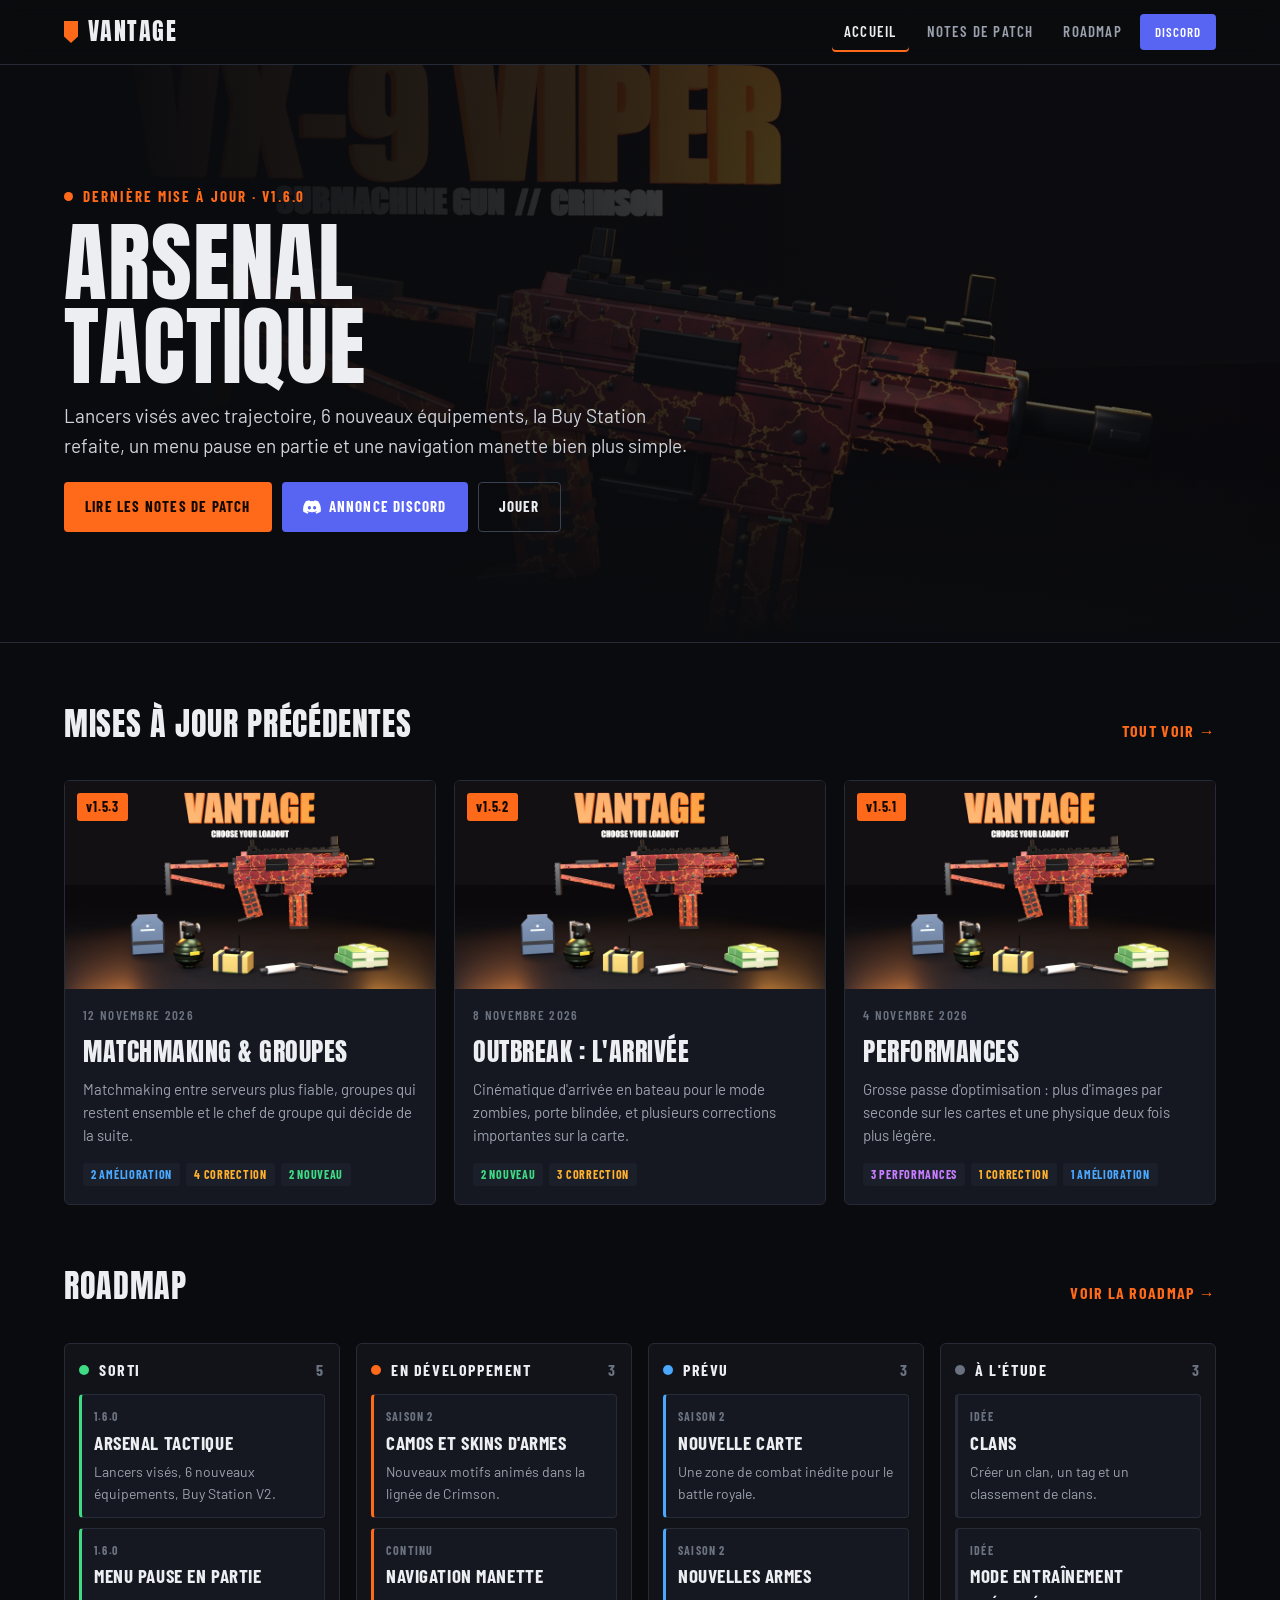
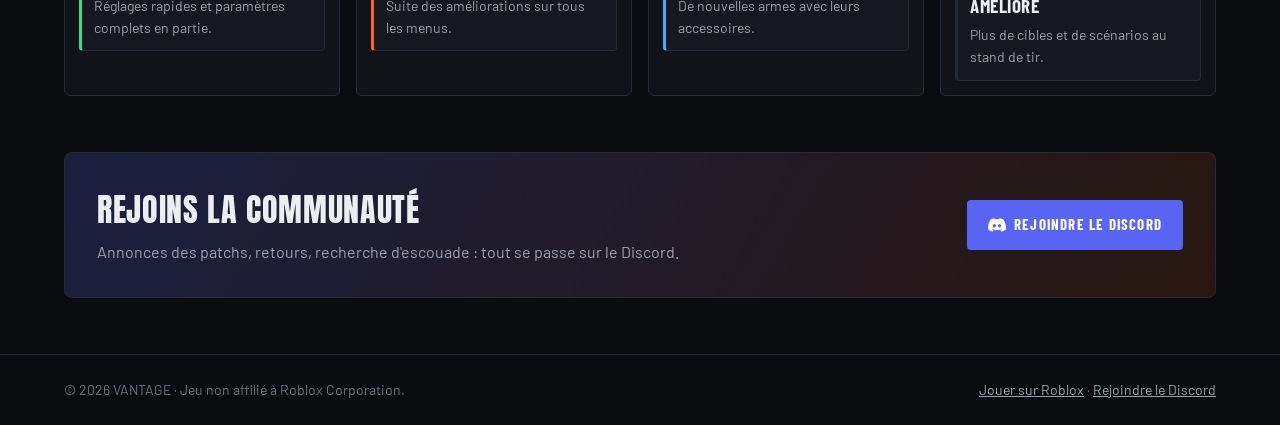
==== index.html @ 290c7c1e "Add files via upload" ====
<!doctype html>
<html lang="fr">
<head>
<meta charset="utf-8">
<meta name="viewport" content="width=device-width, initial-scale=1">
<title>VANTAGE · Battle royale tactique sur Roblox</title>
<meta name="description" content="Lancers visés avec trajectoire, 6 nouveaux équipements, la Buy Station refaite, un menu pause en partie et une navigation manette bien plus simple.">
<meta name="theme-color" content="#ff6a1a">
<meta property="og:site_name" content="VANTAGE">
<meta property="og:type" content="website">
<meta property="og:title" content="VANTAGE · Battle royale tactique sur Roblox">
<meta property="og:description" content="Lancers visés avec trajectoire, 6 nouveaux équipements, la Buy Station refaite, un menu pause en partie et une navigation manette bien plus simple.">
<meta property="og:url" content="https://marwantabarki-spec.github.io/vantage/">
<meta property="og:image" content="https://marwantabarki-spec.github.io/vantage/assets/img/vx9-crimson.jpg">
<meta property="og:image:width" content="1600">
<meta property="og:image:height" content="900">
<meta name="twitter:card" content="summary_large_image">
<meta name="twitter:title" content="VANTAGE · Battle royale tactique sur Roblox">
<meta name="twitter:description" content="Lancers visés avec trajectoire, 6 nouveaux équipements, la Buy Station refaite, un menu pause en partie et une navigation manette bien plus simple.">
<meta name="twitter:image" content="https://marwantabarki-spec.github.io/vantage/assets/img/vx9-crimson.jpg">
<link rel="preconnect" href="https://fonts.googleapis.com">
<link rel="preconnect" href="https://fonts.gstatic.com" crossorigin>
<link href="https://fonts.googleapis.com/css2?family=Anton&family=Barlow+Condensed:wght@500;600;700&family=Barlow:wght@400;500;600&display=swap" rel="stylesheet">
<link rel="stylesheet" href="assets/style.css">
</head>
<body>
<header class="top">
  <div class="wrap top-in">
    <a class="brand" href=""><span class="mark"></span>VANTAGE</a>
    <button class="burger" aria-label="Menu" aria-expanded="false">☰</button>
    <nav class="nav"><a href="" class="on">Accueil</a><a href="patch-notes/" class="">Notes de patch</a><a href="roadmap/" class="">Roadmap</a><a class="btn btn-discord sm" href="https://discord.gg/rN2DHhAdBp" target="_blank" rel="noopener">Discord</a></nav>
  </div>
</header>
<main>

<section class="hero"><div class="bgimg" style="background-image:url('assets/img/vx9-crimson.jpg')"></div>
  <div class="wrap">
    <div class="kicker"><span class="live"></span>Dernière mise à jour · v1.6.0</div>
    <h1>Arsenal tactique</h1>
    <p class="lead">Lancers visés avec trajectoire, 6 nouveaux équipements, la Buy Station refaite, un menu pause en partie et une navigation manette bien plus simple.</p>
    <div class="share">
      <a class="btn btn-primary" href="patch-notes/1-6-0-arsenal-tactique/">Lire les notes de patch</a>
      <a class="btn btn-discord" href="https://discord.gg/rN2DHhAdBp" target="_blank" rel="noopener"><svg class="ico" viewBox="0 0 24 24" aria-hidden="true"><path fill="currentColor" d="M20.3 4.4A19.6 19.6 0 0 0 15.4 3l-.6 1.3a18 18 0 0 0-5.6 0L8.6 3a19.6 19.6 0 0 0-4.9 1.4C.6 9 -.2 13.5.2 18a19.8 19.8 0 0 0 6 3l1.3-2.1c-.7-.3-1.4-.6-2-1l.5-.4a14 14 0 0 0 12 0l.5.4c-.6.4-1.3.7-2 1l1.3 2.1a19.7 19.7 0 0 0 6-3c.5-5.2-.8-9.6-3.5-13.6ZM8.5 15.3c-1.2 0-2.1-1.1-2.1-2.4s.9-2.4 2.1-2.4 2.2 1.1 2.1 2.4c0 1.3-.9 2.4-2.1 2.4Zm7 0c-1.2 0-2.1-1.1-2.1-2.4s.9-2.4 2.1-2.4 2.2 1.1 2.1 2.4c0 1.3-.9 2.4-2.1 2.4Z"/></svg>Annonce Discord</a>
      <a class="btn btn-ghost" href="https://www.roblox.com/games/110689622872143/VANTAGE" target="_blank" rel="noopener">Jouer</a>
    </div>
  </div>
</section>
<div class="wrap">
  <div class="sect-head"><h2>Mises à jour précédentes</h2><a href="patch-notes/">Tout voir →</a></div>
  <div class="grid"><a class="pcard" href="patch-notes/1-5-3-matchmaking-groupes/">
      <div class="pimg" style="background-image:url('assets/img/loadout.jpg')"><span class="ver">v1.5.3</span></div>
      <div class="pbody">
        <div class="meta">12 novembre 2026</div>
        <h3>Matchmaking &amp; groupes</h3>
        <p>Matchmaking entre serveurs plus fiable, groupes qui restent ensemble et le chef de groupe qui décide de la suite.</p>
        <div class="chips"><span class="chip t-up">2 amélioration</span><span class="chip t-fix">4 correction</span><span class="chip t-new">2 nouveau</span></div>
      </div>
    </a><a class="pcard" href="patch-notes/1-5-2-outbreak/">
      <div class="pimg" style="background-image:url('assets/img/loadout.jpg')"><span class="ver">v1.5.2</span></div>
      <div class="pbody">
        <div class="meta">8 novembre 2026</div>
        <h3>Outbreak : l&#x27;arrivée</h3>
        <p>Cinématique d&#x27;arrivée en bateau pour le mode zombies, porte blindée, et plusieurs corrections importantes sur la carte.</p>
        <div class="chips"><span class="chip t-new">2 nouveau</span><span class="chip t-fix">3 correction</span></div>
      </div>
    </a><a class="pcard" href="patch-notes/1-5-1-performances/">
      <div class="pimg" style="background-image:url('assets/img/loadout.jpg')"><span class="ver">v1.5.1</span></div>
      <div class="pbody">
        <div class="meta">4 novembre 2026</div>
        <h3>Performances</h3>
        <p>Grosse passe d&#x27;optimisation : plus d&#x27;images par seconde sur les cartes et une physique deux fois plus légère.</p>
        <div class="chips"><span class="chip t-perf">3 performances</span><span class="chip t-fix">1 correction</span><span class="chip t-up">1 amélioration</span></div>
      </div>
    </a></div>
  <div class="sect-head"><h2>Roadmap</h2><a href="roadmap/">Voir la roadmap →</a></div>
  <div class="board"><div class="rcol r-done"><div class="rhead"><span class="dot"></span>Sorti<span class="n">5</span></div><ul><li class="ritem"><div class="rtag">1.6.0</div><h4>Arsenal tactique</h4><p>Lancers visés, 6 nouveaux équipements, Buy Station V2.</p></li><li class="ritem"><div class="rtag">1.6.0</div><h4>Menu pause en partie</h4><p>Réglages rapides et paramètres complets en partie.</p></li></ul></div><div class="rcol r-progress"><div class="rhead"><span class="dot"></span>En développement<span class="n">3</span></div><ul><li class="ritem"><div class="rtag">Saison 2</div><h4>Camos et skins d&#x27;armes</h4><p>Nouveaux motifs animés dans la lignée de Crimson.</p></li><li class="ritem"><div class="rtag">Continu</div><h4>Navigation manette</h4><p>Suite des améliorations sur tous les menus.</p></li></ul></div><div class="rcol r-planned"><div class="rhead"><span class="dot"></span>Prévu<span class="n">3</span></div><ul><li class="ritem"><div class="rtag">Saison 2</div><h4>Nouvelle carte</h4><p>Une zone de combat inédite pour le battle royale.</p></li><li class="ritem"><div class="rtag">Saison 2</div><h4>Nouvelles armes</h4><p>De nouvelles armes avec leurs accessoires.</p></li></ul></div><div class="rcol r-ideas"><div class="rhead"><span class="dot"></span>À l&#x27;étude<span class="n">3</span></div><ul><li class="ritem"><div class="rtag">Idée</div><h4>Clans</h4><p>Créer un clan, un tag et un classement de clans.</p></li><li class="ritem"><div class="rtag">Idée</div><h4>Mode entraînement amélioré</h4><p>Plus de cibles et de scénarios au stand de tir.</p></li></ul></div></div>
  <section class="cta">
    <div><h2>Rejoins la communauté</h2><p>Annonces des patchs, retours, recherche d'escouade : tout se passe sur le Discord.</p></div>
    <a class="btn btn-discord" href="https://discord.gg/rN2DHhAdBp" target="_blank" rel="noopener"><svg class="ico" viewBox="0 0 24 24" aria-hidden="true"><path fill="currentColor" d="M20.3 4.4A19.6 19.6 0 0 0 15.4 3l-.6 1.3a18 18 0 0 0-5.6 0L8.6 3a19.6 19.6 0 0 0-4.9 1.4C.6 9 -.2 13.5.2 18a19.8 19.8 0 0 0 6 3l1.3-2.1c-.7-.3-1.4-.6-2-1l.5-.4a14 14 0 0 0 12 0l.5.4c-.6.4-1.3.7-2 1l1.3 2.1a19.7 19.7 0 0 0 6-3c.5-5.2-.8-9.6-3.5-13.6ZM8.5 15.3c-1.2 0-2.1-1.1-2.1-2.4s.9-2.4 2.1-2.4 2.2 1.1 2.1 2.4c0 1.3-.9 2.4-2.1 2.4Zm7 0c-1.2 0-2.1-1.1-2.1-2.4s.9-2.4 2.1-2.4 2.2 1.1 2.1 2.4c0 1.3-.9 2.4-2.1 2.4Z"/></svg>Rejoindre le Discord</a>
  </section>
</div>
</main>
<footer class="foot">
  <div class="wrap foot-in">
    <span>© 2026 VANTAGE · Jeu non affilié à Roblox Corporation.</span>
    <span><a href="https://www.roblox.com/games/110689622872143/VANTAGE" target="_blank" rel="noopener">Jouer sur Roblox</a> · <a href="https://discord.gg/rN2DHhAdBp" target="_blank" rel="noopener">Rejoindre le Discord</a></span>
  </div>
</footer>
<div class="toast" role="status" aria-live="polite"></div>
<script src="assets/site.js"></script>
</body>
</html>
---- assets/style.css ----
:root{
  --bg:#0a0b0e; --bg2:#111318; --panel:#151820; --panel2:#1b1f29; --line:#262b37;
  --text:#eceef2; --dim:#9aa1ad; --dimmer:#6b7280;
  --accent:#ff6a1a; --accent2:#ffb02e; --discord:#5865f2;
  --new:#3ddc84; --up:#4aa8ff; --fix:#ffb02e; --perf:#c77dff; --bal:#ff5c7a;
  --head:'Anton',Impact,sans-serif; --cond:'Barlow Condensed',sans-serif; --body:'Barlow',system-ui,sans-serif;
}
*{box-sizing:border-box}
html{scroll-behavior:smooth}
body{margin:0;background:var(--bg);color:var(--text);font-family:var(--body);font-size:16px;line-height:1.55;-webkit-font-smoothing:antialiased}
a{color:inherit}
.wrap{max-width:1200px;margin:0 auto;padding:0 24px}
h1,h2,h3,h4{margin:0;font-weight:400}

/* header */
.top{position:sticky;top:0;z-index:20;background:rgba(10,11,14,.82);backdrop-filter:blur(10px);border-bottom:1px solid var(--line)}
.top-in{display:flex;align-items:center;gap:24px;height:64px}
.brand{display:flex;align-items:center;gap:10px;font-family:var(--head);font-size:24px;letter-spacing:.06em;text-decoration:none}
.mark{width:14px;height:22px;background:var(--accent);clip-path:polygon(0 0,100% 0,100% 70%,50% 100%,0 70%)}
.nav{margin-left:auto;display:flex;align-items:center;gap:6px}
.nav a{font-family:var(--cond);font-weight:600;text-transform:uppercase;letter-spacing:.08em;font-size:15px;text-decoration:none;color:var(--dim);padding:8px 12px;border-radius:4px}
.nav a:hover{color:var(--text)}
.nav a.on{color:var(--text);box-shadow:inset 0 -2px 0 var(--accent)}
.burger{display:none;margin-left:auto;background:none;border:1px solid var(--line);color:var(--text);font-size:20px;border-radius:6px;padding:4px 10px;cursor:pointer}

/* buttons */
.btn{display:inline-flex;align-items:center;gap:8px;font-family:var(--cond);font-weight:700;text-transform:uppercase;letter-spacing:.08em;font-size:15px;padding:12px 20px;border-radius:4px;text-decoration:none;border:1px solid transparent;cursor:pointer;transition:transform .12s,filter .12s,background .12s}
.btn:hover{transform:translateY(-1px);filter:brightness(1.1)}
.btn:focus-visible,.f:focus-visible,.nav a:focus-visible{outline:2px solid var(--accent2);outline-offset:2px}
.btn-primary{background:var(--accent);color:#120800}
.btn-discord{background:var(--discord);color:#fff}
.btn-ghost{background:transparent;color:var(--text);border-color:#3a4150}
.btn.sm{padding:7px 14px;font-size:13px;color:#fff !important}
.ico{width:18px;height:18px}
.share{display:flex;flex-wrap:wrap;gap:10px;margin-top:22px}

/* heroes */
.hero,.phero{position:relative;overflow:hidden;border-bottom:1px solid var(--line)}
.bgimg{position:absolute;inset:0;background:center/cover no-repeat;opacity:.55}
.hero::after,.phero::after{content:"";position:absolute;inset:0;background:linear-gradient(90deg,var(--bg) 8%,rgba(10,11,14,.75) 45%,rgba(10,11,14,.15)),linear-gradient(0deg,var(--bg),transparent 45%)}
.hero .wrap,.phero .wrap{position:relative;z-index:1}
.hero .wrap{padding-top:120px;padding-bottom:110px}
.phero .wrap{padding-top:56px;padding-bottom:64px}
.kicker{display:flex;align-items:center;gap:10px;font-family:var(--cond);font-weight:700;text-transform:uppercase;letter-spacing:.14em;color:var(--accent);font-size:15px}
.live{width:9px;height:9px;border-radius:50%;background:var(--accent);box-shadow:0 0 0 0 rgba(255,106,26,.6);animation:pulse 1.8s infinite}
@keyframes pulse{70%{box-shadow:0 0 0 10px rgba(255,106,26,0)}100%{box-shadow:0 0 0 0 rgba(255,106,26,0)}}
h1{font-family:var(--head);font-size:clamp(44px,7vw,88px);line-height:.95;letter-spacing:.01em;text-transform:uppercase;margin:12px 0 14px;max-width:14ch}
.lead{font-size:19px;color:#cfd3da;max-width:58ch;margin:0}
.crumb{display:inline-block;font-family:var(--cond);font-weight:600;letter-spacing:.06em;text-transform:uppercase;color:var(--dim);text-decoration:none;margin-bottom:22px;font-size:14px}
.crumb:hover{color:var(--text)}
.shero{border-bottom:1px solid var(--line);background:radial-gradient(1200px 400px at 15% -10%,rgba(255,106,26,.16),transparent),var(--bg)}
.shero .wrap{padding-top:64px;padding-bottom:48px}

/* sections */
.sect-head{display:flex;align-items:baseline;justify-content:space-between;margin:56px 0 18px}
.sect-head h2,.cta h2{font-family:var(--head);font-size:32px;text-transform:uppercase;letter-spacing:.02em}
.sect-head a{font-family:var(--cond);font-weight:700;text-transform:uppercase;letter-spacing:.08em;color:var(--accent);text-decoration:none}

/* patch cards */
.grid{display:grid;grid-template-columns:repeat(auto-fill,minmax(320px,1fr));gap:18px;margin:32px 0 8px}
.pcard{display:flex;flex-direction:column;background:var(--panel);border:1px solid var(--line);border-radius:6px;overflow:hidden;text-decoration:none;transition:border-color .15s,transform .15s}
.pcard:hover{border-color:var(--accent);transform:translateY(-2px)}
.pimg{position:relative;aspect-ratio:16/9;background:#000 center/cover no-repeat}
.ver{position:absolute;left:12px;top:12px;background:var(--accent);color:#120800;font-family:var(--cond);font-weight:700;letter-spacing:.06em;padding:3px 9px;border-radius:3px;font-size:14px}
.pbody{padding:16px 18px 18px;display:flex;flex-direction:column;gap:6px;flex:1}
.meta{font-family:var(--cond);font-weight:600;text-transform:uppercase;letter-spacing:.1em;color:var(--dimmer);font-size:13px}
.pbody h3{font-family:var(--head);font-size:26px;text-transform:uppercase;letter-spacing:.02em}
.pbody p{margin:0;color:var(--dim);font-size:15px}
.chips{display:flex;flex-wrap:wrap;gap:6px;margin-top:auto;padding-top:10px}
.chip{font-family:var(--cond);font-weight:700;font-size:12px;letter-spacing:.06em;text-transform:uppercase;padding:2px 8px;border-radius:3px;background:var(--panel2)}

/* tags */
.t-new{color:var(--new)} .t-up{color:var(--up)} .t-fix{color:var(--fix)} .t-perf{color:var(--perf)} .t-bal{color:var(--bal)}

/* patch page */
.pgrid{display:grid;grid-template-columns:270px 1fr;gap:36px;margin-top:40px;margin-bottom:24px}
.side{position:sticky;top:88px;align-self:start;display:flex;flex-direction:column;gap:14px}
.box{background:var(--panel);border:1px solid var(--line);border-radius:6px;padding:16px}
.bt{font-family:var(--cond);font-weight:700;text-transform:uppercase;letter-spacing:.12em;font-size:13px;color:var(--accent);margin-bottom:10px}
.hl{margin:0;padding:0;list-style:none;display:flex;flex-direction:column;gap:8px}
.hl li{padding-left:16px;position:relative;font-weight:500}
.hl li::before{content:"";position:absolute;left:0;top:.55em;width:7px;height:7px;background:var(--accent);transform:rotate(45deg)}
.toc{display:flex;flex-direction:column}
.toc a{color:var(--dim);text-decoration:none;padding:5px 0;border-left:2px solid var(--line);padding-left:12px}
.toc a:hover{color:var(--text);border-left-color:var(--accent)}
.filters{display:flex;flex-wrap:wrap;gap:8px;margin-bottom:8px}
.f{font-family:var(--cond);font-weight:700;text-transform:uppercase;letter-spacing:.08em;font-size:14px;background:var(--panel);color:var(--dim);border:1px solid var(--line);padding:7px 14px;border-radius:999px;cursor:pointer}
.f.on{background:var(--text);color:var(--bg);border-color:var(--text)}
.nsec{margin-top:34px;scroll-margin-top:84px}
.nsec h2{font-family:var(--head);font-size:30px;text-transform:uppercase;letter-spacing:.02em;padding-bottom:10px;border-bottom:1px solid var(--line);margin-bottom:6px}
.notes{list-style:none;margin:0;padding:0}
.notes li{display:grid;grid-template-columns:132px 1fr;gap:14px;padding:12px 0;border-bottom:1px solid #1c2029}
.notes li.hide{display:none}
.tag{font-family:var(--cond);font-weight:700;font-size:13px;letter-spacing:.08em;padding-top:2px}
.nsec.empty{display:none}
.pager{display:flex;justify-content:space-between;gap:12px;margin-top:40px;padding-top:20px;border-top:1px solid var(--line)}
.pager a{font-family:var(--cond);font-weight:700;text-transform:uppercase;letter-spacing:.06em;color:var(--dim);text-decoration:none}
.pager a:hover{color:var(--accent)}

/* roadmap */
.board{display:grid;grid-template-columns:repeat(4,1fr);gap:16px;margin:32px 0}
.rcol{background:var(--bg2);border:1px solid var(--line);border-radius:6px;padding:14px}
.rhead{display:flex;align-items:center;gap:10px;font-family:var(--cond);font-weight:700;text-transform:uppercase;letter-spacing:.1em;margin-bottom:12px}
.rhead .n{margin-left:auto;color:var(--dimmer)}
.dot{width:10px;height:10px;border-radius:50%}
.r-done .dot{background:var(--new)} .r-progress .dot{background:var(--accent)} .r-planned .dot{background:var(--up)} .r-ideas .dot{background:var(--dimmer)}
.rcol ul{list-style:none;margin:0;padding:0;display:flex;flex-direction:column;gap:10px}
.ritem{background:var(--panel);border:1px solid var(--line);border-left:3px solid var(--line);border-radius:4px;padding:12px}
.r-done .ritem{border-left-color:var(--new)} .r-progress .ritem{border-left-color:var(--accent)} .r-planned .ritem{border-left-color:var(--up)}
.rtag{font-family:var(--cond);font-weight:700;font-size:12px;letter-spacing:.1em;text-transform:uppercase;color:var(--dimmer)}
.ritem h4{font-family:var(--cond);font-weight:700;font-size:19px;text-transform:uppercase;letter-spacing:.03em;margin:2px 0 4px}
.ritem p{margin:0;color:var(--dim);font-size:14px}

/* cta + footer */
.cta{display:flex;align-items:center;justify-content:space-between;gap:24px;margin:56px 0;padding:32px;border-radius:8px;background:linear-gradient(120deg,rgba(88,101,242,.22),rgba(255,106,26,.12));border:1px solid var(--line)}
.cta p{margin:6px 0 0;color:var(--dim)}
.foot{border-top:1px solid var(--line);margin-top:48px}
.foot-in{display:flex;flex-wrap:wrap;justify-content:space-between;gap:12px;padding:24px;color:var(--dimmer);font-size:14px}
.foot a{color:var(--dim)}
.toast{position:fixed;left:50%;bottom:24px;transform:translate(-50%,20px);opacity:0;background:var(--text);color:var(--bg);font-weight:600;padding:10px 18px;border-radius:6px;transition:.2s;pointer-events:none;z-index:50}
.toast.show{opacity:1;transform:translate(-50%,0)}

@media (max-width:960px){
  .board{grid-template-columns:repeat(2,1fr)}
  .pgrid{grid-template-columns:1fr}
  .side{position:static}
}
@media (max-width:640px){
  .wrap{padding:0 16px}
  .burger{display:block}
  .nav{display:none;position:absolute;top:64px;left:0;right:0;flex-direction:column;align-items:stretch;background:var(--bg2);border-bottom:1px solid var(--line);padding:10px 16px}
  .nav.open{display:flex}
  .board{grid-template-columns:1fr}
  .notes li{grid-template-columns:1fr;gap:4px}
  .hero .wrap{padding-top:72px;padding-bottom:64px}
  .cta{flex-direction:column;align-items:flex-start}
  .grid{grid-template-columns:1fr}
}
@media (prefers-reduced-motion:reduce){*{transition:none!important;animation:none!important}}
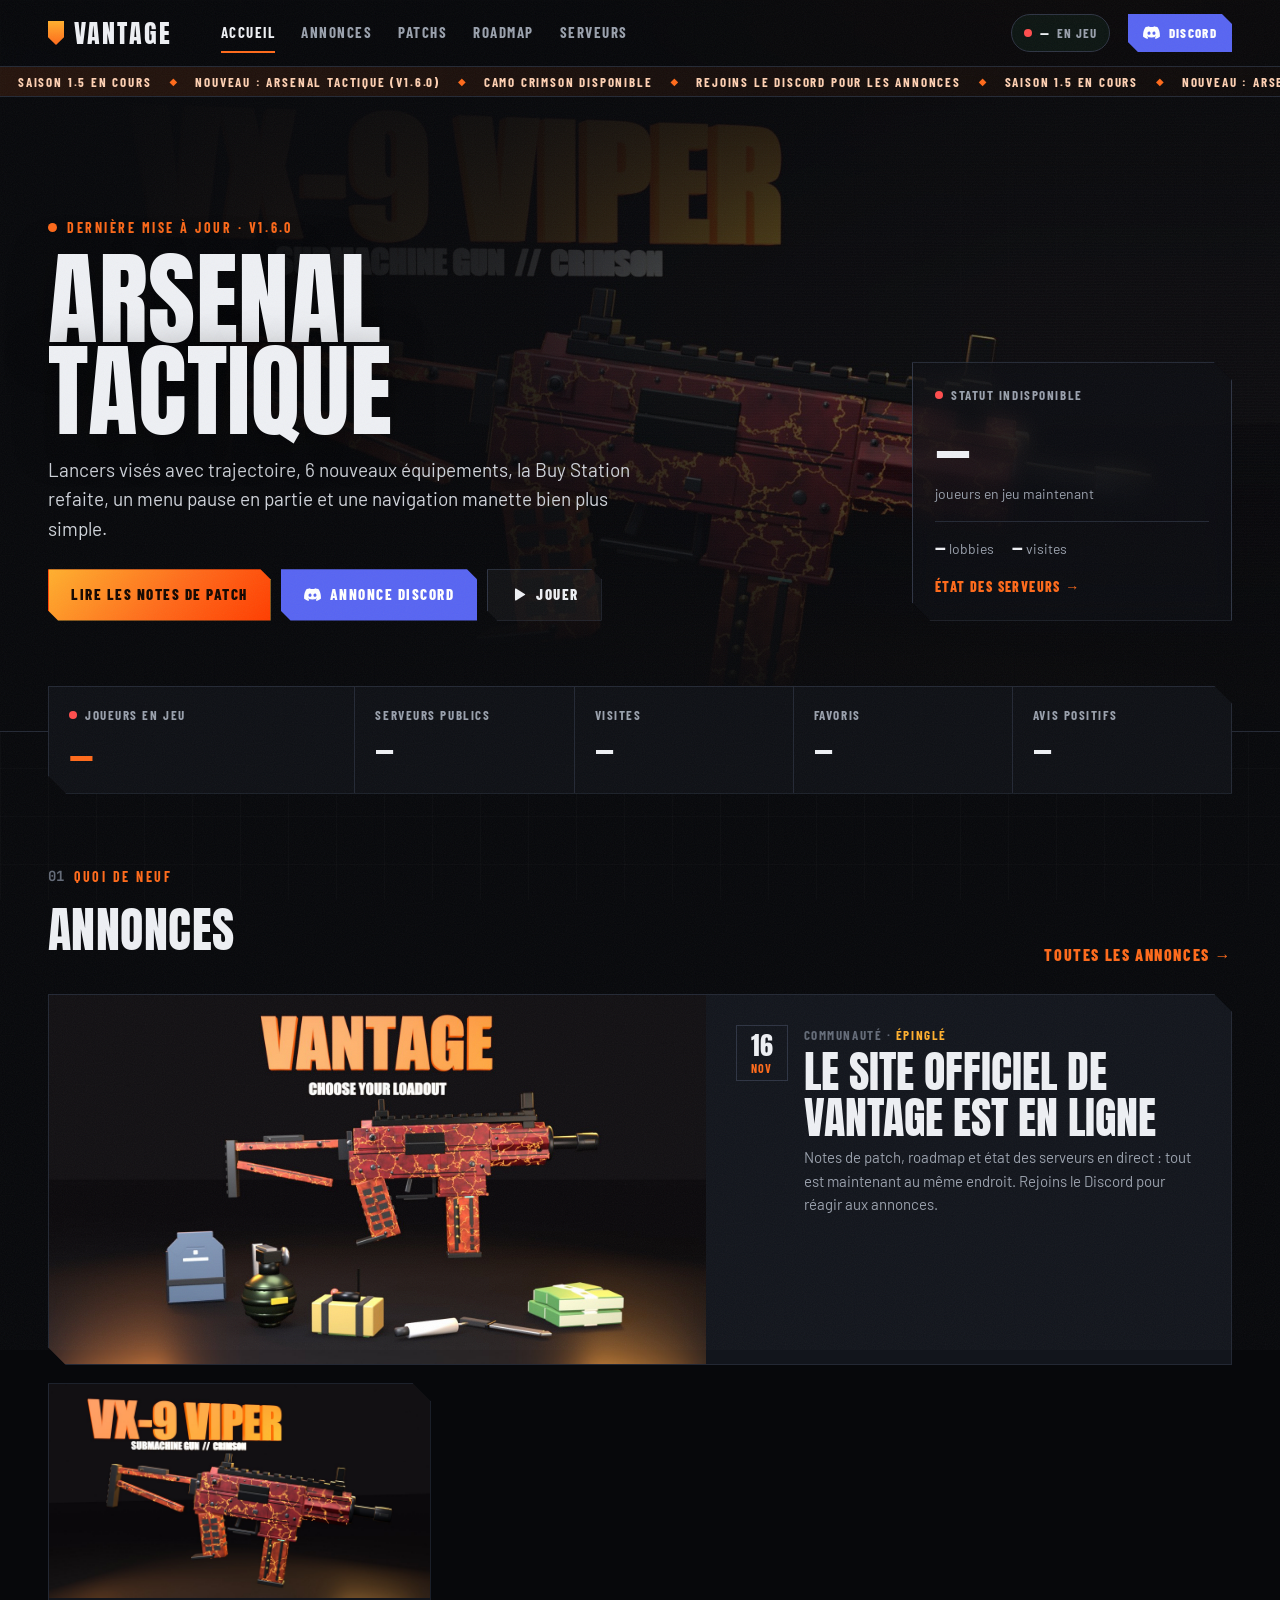
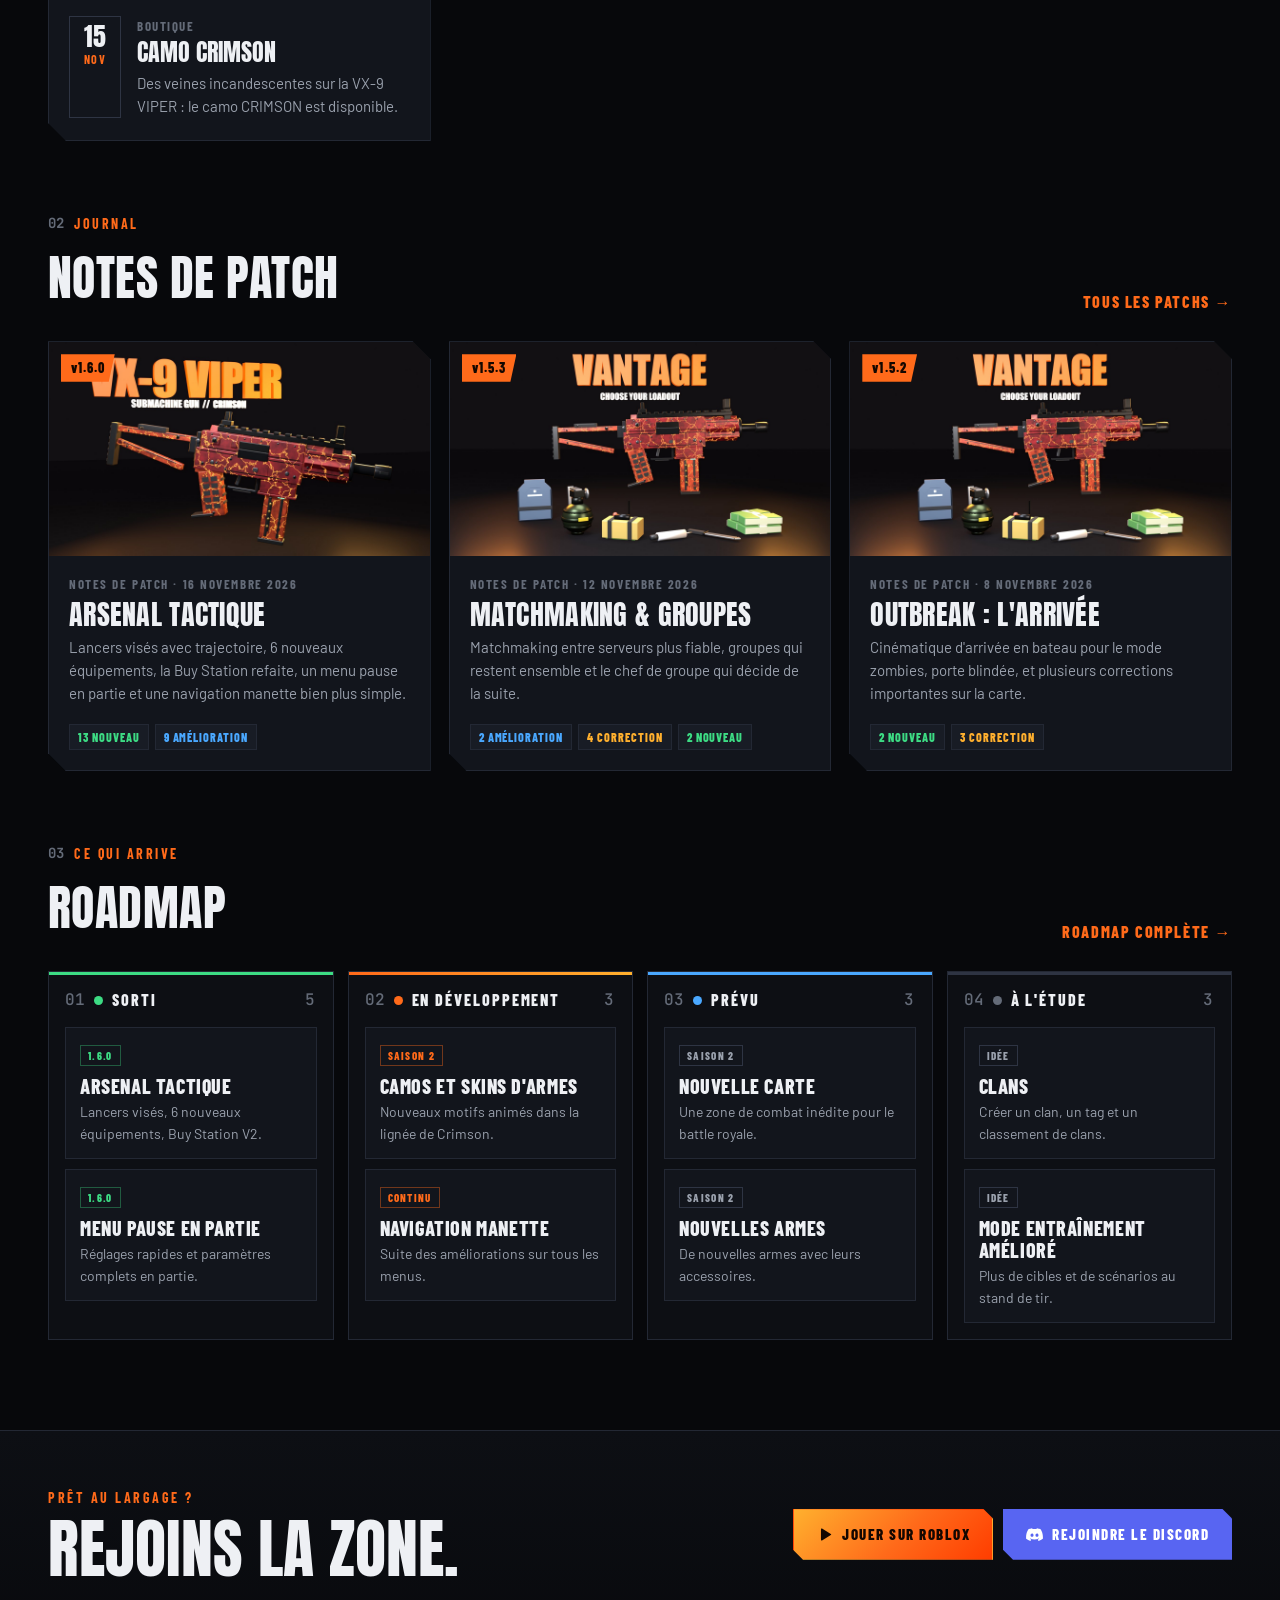
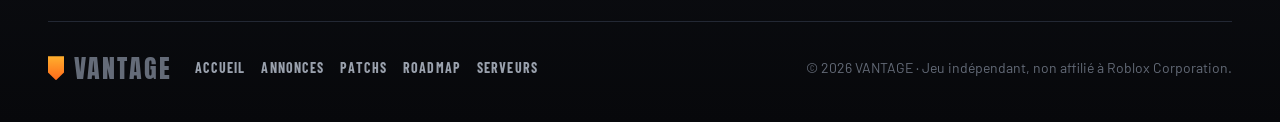
==== commit d1ed4827: "Add files via upload" ====
--- a/index.html
+++ b/index.html
@@ -10,80 +10,124 @@
 <meta property="og:type" content="website">
 <meta property="og:title" content="VANTAGE · Battle royale tactique sur Roblox">
 <meta property="og:description" content="Lancers visés avec trajectoire, 6 nouveaux équipements, la Buy Station refaite, un menu pause en partie et une navigation manette bien plus simple.">
-<meta property="og:url" content="https://marwantabarki-spec.github.io/vantage/">
-<meta property="og:image" content="https://marwantabarki-spec.github.io/vantage/assets/img/vx9-crimson.jpg">
+<meta property="og:url" content="https://marwantabarki-spec.github.io/Vantage/">
+<meta property="og:image" content="https://marwantabarki-spec.github.io/Vantage/assets/img/vx9-crimson.jpg">
 <meta property="og:image:width" content="1600">
 <meta property="og:image:height" content="900">
 <meta name="twitter:card" content="summary_large_image">
 <meta name="twitter:title" content="VANTAGE · Battle royale tactique sur Roblox">
 <meta name="twitter:description" content="Lancers visés avec trajectoire, 6 nouveaux équipements, la Buy Station refaite, un menu pause en partie et une navigation manette bien plus simple.">
-<meta name="twitter:image" content="https://marwantabarki-spec.github.io/vantage/assets/img/vx9-crimson.jpg">
+<meta name="twitter:image" content="https://marwantabarki-spec.github.io/Vantage/assets/img/vx9-crimson.jpg">
+<link rel="icon" href="assets/img/favicon.svg" type="image/svg+xml">
 <link rel="preconnect" href="https://fonts.googleapis.com">
 <link rel="preconnect" href="https://fonts.gstatic.com" crossorigin>
-<link href="https://fonts.googleapis.com/css2?family=Anton&family=Barlow+Condensed:wght@500;600;700&family=Barlow:wght@400;500;600&display=swap" rel="stylesheet">
+<link href="https://fonts.googleapis.com/css2?family=Anton&family=Barlow+Condensed:wght@500;600;700;800&family=Barlow:wght@400;500;600&family=JetBrains+Mono:wght@500&display=swap" rel="stylesheet">
 <link rel="stylesheet" href="assets/style.css">
 </head>
-<body>
+<body data-root="" data-universe="10750574018" data-place="110689622872143" data-mode="online">
+<div class="grain" aria-hidden="true"></div>
 <header class="top">
   <div class="wrap top-in">
-    <a class="brand" href=""><span class="mark"></span>VANTAGE</a>
-    <button class="burger" aria-label="Menu" aria-expanded="false">☰</button>
-    <nav class="nav"><a href="" class="on">Accueil</a><a href="patch-notes/" class="">Notes de patch</a><a href="roadmap/" class="">Roadmap</a><a class="btn btn-discord sm" href="https://discord.gg/rN2DHhAdBp" target="_blank" rel="noopener">Discord</a></nav>
+    <a class="brand" href=""><span class="mark"></span><span class="bname">VANTAGE</span></a>
+    <nav class="nav"><a href="" class="on">Accueil</a><a href="annonces/" class="">Annonces</a><a href="patch-notes/" class="">Patchs</a><a href="roadmap/" class="">Roadmap</a><a href="status/" class="">Serveurs</a></nav>
+    <a class="livepill" href="status/" title="État des serveurs"><span class="ldot"></span><span data-stat="playing-short">—</span><em>en jeu</em></a>
+    <a class="btn btn-discord sm hide-m" href="https://discord.gg/rN2DHhAdBp" target="_blank" rel="noopener"><svg class="ico" viewBox="0 0 24 24" aria-hidden="true"><path fill="currentColor" d="M20.3 4.4A19.6 19.6 0 0 0 15.4 3l-.6 1.3a18 18 0 0 0-5.6 0L8.6 3a19.6 19.6 0 0 0-4.9 1.4C.6 9-.2 13.5.2 18a19.8 19.8 0 0 0 6 3l1.3-2.1c-.7-.3-1.4-.6-2-1l.5-.4a14 14 0 0 0 12 0l.5.4c-.6.4-1.3.7-2 1l1.3 2.1a19.7 19.7 0 0 0 6-3c.5-5.2-.8-9.6-3.5-13.6ZM8.5 15.3c-1.2 0-2.1-1.1-2.1-2.4s.9-2.4 2.1-2.4 2.2 1.1 2.1 2.4c0 1.3-.9 2.4-2.1 2.4Zm7 0c-1.2 0-2.1-1.1-2.1-2.4s.9-2.4 2.1-2.4 2.2 1.1 2.1 2.4c0 1.3-.9 2.4-2.1 2.4Z"/></svg>Discord</a>
+    <button class="burger" aria-label="Menu" aria-expanded="false"><span></span><span></span></button>
   </div>
+  <div class="ticker" aria-hidden="true"><div class="tk"><span>Saison 1.5 en cours</span><i>◆</i><span>Nouveau : Arsenal tactique (v1.6.0)</span><i>◆</i><span>Camo CRIMSON disponible</span><i>◆</i><span>Rejoins le Discord pour les annonces</span><i>◆</i><span>Saison 1.5 en cours</span><i>◆</i><span>Nouveau : Arsenal tactique (v1.6.0)</span><i>◆</i><span>Camo CRIMSON disponible</span><i>◆</i><span>Rejoins le Discord pour les annonces</span><i>◆</i></div></div>
 </header>
+
 <main>
 
-<section class="hero"><div class="bgimg" style="background-image:url('assets/img/vx9-crimson.jpg')"></div>
-  <div class="wrap">
-    <div class="kicker"><span class="live"></span>Dernière mise à jour · v1.6.0</div>
-    <h1>Arsenal tactique</h1>
-    <p class="lead">Lancers visés avec trajectoire, 6 nouveaux équipements, la Buy Station refaite, un menu pause en partie et une navigation manette bien plus simple.</p>
-    <div class="share">
-      <a class="btn btn-primary" href="patch-notes/1-6-0-arsenal-tactique/">Lire les notes de patch</a>
-      <a class="btn btn-discord" href="https://discord.gg/rN2DHhAdBp" target="_blank" rel="noopener"><svg class="ico" viewBox="0 0 24 24" aria-hidden="true"><path fill="currentColor" d="M20.3 4.4A19.6 19.6 0 0 0 15.4 3l-.6 1.3a18 18 0 0 0-5.6 0L8.6 3a19.6 19.6 0 0 0-4.9 1.4C.6 9 -.2 13.5.2 18a19.8 19.8 0 0 0 6 3l1.3-2.1c-.7-.3-1.4-.6-2-1l.5-.4a14 14 0 0 0 12 0l.5.4c-.6.4-1.3.7-2 1l1.3 2.1a19.7 19.7 0 0 0 6-3c.5-5.2-.8-9.6-3.5-13.6ZM8.5 15.3c-1.2 0-2.1-1.1-2.1-2.4s.9-2.4 2.1-2.4 2.2 1.1 2.1 2.4c0 1.3-.9 2.4-2.1 2.4Zm7 0c-1.2 0-2.1-1.1-2.1-2.4s.9-2.4 2.1-2.4 2.2 1.1 2.1 2.4c0 1.3-.9 2.4-2.1 2.4Z"/></svg>Annonce Discord</a>
-      <a class="btn btn-ghost" href="https://www.roblox.com/games/110689622872143/VANTAGE" target="_blank" rel="noopener">Jouer</a>
+<section class="hero"><div class="bgimg kb" style="background-image:url('assets/img/vx9-crimson.jpg')"></div><div class="scan" aria-hidden="true"></div>
+  <div class="wrap hero-in">
+    <div class="hero-txt">
+      <div class="kicker"><span class="live"></span>Dernière mise à jour · v1.6.0</div>
+      <h1 class="glitch" data-text="Arsenal tactique">Arsenal tactique</h1>
+      <p class="lead">Lancers visés avec trajectoire, 6 nouveaux équipements, la Buy Station refaite, un menu pause en partie et une navigation manette bien plus simple.</p>
+      <div class="share">
+        <a class="btn btn-primary" href="patch-notes/1-6-0-arsenal-tactique/">Lire les notes de patch</a>
+        <a class="btn btn-discord" href="https://discord.gg/rN2DHhAdBp" target="_blank" rel="noopener"><svg class="ico" viewBox="0 0 24 24" aria-hidden="true"><path fill="currentColor" d="M20.3 4.4A19.6 19.6 0 0 0 15.4 3l-.6 1.3a18 18 0 0 0-5.6 0L8.6 3a19.6 19.6 0 0 0-4.9 1.4C.6 9-.2 13.5.2 18a19.8 19.8 0 0 0 6 3l1.3-2.1c-.7-.3-1.4-.6-2-1l.5-.4a14 14 0 0 0 12 0l.5.4c-.6.4-1.3.7-2 1l1.3 2.1a19.7 19.7 0 0 0 6-3c.5-5.2-.8-9.6-3.5-13.6ZM8.5 15.3c-1.2 0-2.1-1.1-2.1-2.4s.9-2.4 2.1-2.4 2.2 1.1 2.1 2.4c0 1.3-.9 2.4-2.1 2.4Zm7 0c-1.2 0-2.1-1.1-2.1-2.4s.9-2.4 2.1-2.4 2.2 1.1 2.1 2.4c0 1.3-.9 2.4-2.1 2.4Z"/></svg>Annonce Discord</a>
+        <a class="btn btn-ghost" href="https://www.roblox.com/games/110689622872143/VANTAGE" target="_blank" rel="noopener"><svg class="ico" viewBox="0 0 24 24" aria-hidden="true"><path fill="currentColor" d="M7 4.5v15a1 1 0 0 0 1.5.86l12.4-7.5a1 1 0 0 0 0-1.72L8.5 3.64A1 1 0 0 0 7 4.5Z"/></svg>Jouer</a>
+      </div>
     </div>
+    <a class="hero-status" href="status/">
+      <div class="hs-top"><span class="sdot"></span><span data-stat="state">Vérification…</span></div>
+      <b data-stat="playing">—</b><span class="hs-l">joueurs en jeu maintenant</span>
+      <div class="hs-row"><span><b data-stat="servers">—</b> lobbies</span><span><b data-stat="visits">—</b> visites</span></div>
+      <span class="hs-go">État des serveurs →</span>
+    </a>
   </div>
 </section>
 <div class="wrap">
-  <div class="sect-head"><h2>Mises à jour précédentes</h2><a href="patch-notes/">Tout voir →</a></div>
-  <div class="grid"><a class="pcard" href="patch-notes/1-5-3-matchmaking-groupes/">
-      <div class="pimg" style="background-image:url('assets/img/loadout.jpg')"><span class="ver">v1.5.3</span></div>
+  <div class="stats">
+  <div class="stat big"><span class="sl"><i class="ldot"></i>Joueurs en jeu</span><b data-stat="playing">—</b></div>
+  <div class="stat"><span class="sl">Serveurs publics</span><b data-stat="servers">—</b></div>
+  <div class="stat"><span class="sl">Visites</span><b data-stat="visits">—</b></div>
+  <div class="stat"><span class="sl">Favoris</span><b data-stat="favorites">—</b></div>
+  <div class="stat"><span class="sl">Avis positifs</span><b data-stat="rating">—</b></div>
+</div>
+  <div class="sect-head"><div><div class="kicker"><span class="num">01</span>Quoi de neuf</div><h2>Annonces</h2></div><a class="more" href="annonces/">Toutes les annonces →</a></div>
+  <div class="news"><a class="ncard feat" href="annonces/bienvenue-site/">
+      <div class="nimg"><img src="assets/img/loadout.jpg" alt="" loading="lazy"></div>
+      <div class="nbody">
+        <div class="ndate"><b>16</b><span>NOV</span></div>
+        <div><div class="meta">Communauté · <span class="pin">Épinglé</span></div>
+        <h3>Le site officiel de VANTAGE est en ligne</h3><p>Notes de patch, roadmap et état des serveurs en direct : tout est maintenant au même endroit. Rejoins le Discord pour réagir aux annonces.</p></div>
+      </div>
+    </a><a class="ncard" href="annonces/crimson/">
+      <div class="nimg"><img src="assets/img/vx9-crimson.jpg" alt="" loading="lazy"></div>
+      <div class="nbody">
+        <div class="ndate"><b>15</b><span>NOV</span></div>
+        <div><div class="meta">Boutique</div>
+        <h3>Camo CRIMSON</h3><p>Des veines incandescentes sur la VX-9 VIPER : le camo CRIMSON est disponible.</p></div>
+      </div>
+    </a></div>
+  <div class="sect-head"><div><div class="kicker"><span class="num">02</span>Journal</div><h2>Notes de patch</h2></div><a class="more" href="patch-notes/">Tous les patchs →</a></div>
+  <div class="grid"><a class="pcard" href="patch-notes/1-6-0-arsenal-tactique/">
+      <div class="pimg"><img src="assets/img/vx9-crimson.jpg" alt="" loading="lazy"><span class="ver">v1.6.0</span></div>
       <div class="pbody">
-        <div class="meta">12 novembre 2026</div>
+        <div class="meta">Notes de patch · 16 novembre 2026</div>
+        <h3>Arsenal tactique</h3>
+        <p>Lancers visés avec trajectoire, 6 nouveaux équipements, la Buy Station refaite, un menu pause en partie et une navigation manette bien plus simple.</p>
+        <div class="chips"><span class="chip t-new">13 nouveau</span><span class="chip t-up">9 amélioration</span></div>
+      </div>
+      <span class="corner" aria-hidden="true"></span>
+    </a><a class="pcard" href="patch-notes/1-5-3-matchmaking-groupes/">
+      <div class="pimg"><img src="assets/img/loadout.jpg" alt="" loading="lazy"><span class="ver">v1.5.3</span></div>
+      <div class="pbody">
+        <div class="meta">Notes de patch · 12 novembre 2026</div>
         <h3>Matchmaking &amp; groupes</h3>
         <p>Matchmaking entre serveurs plus fiable, groupes qui restent ensemble et le chef de groupe qui décide de la suite.</p>
         <div class="chips"><span class="chip t-up">2 amélioration</span><span class="chip t-fix">4 correction</span><span class="chip t-new">2 nouveau</span></div>
       </div>
+      <span class="corner" aria-hidden="true"></span>
     </a><a class="pcard" href="patch-notes/1-5-2-outbreak/">
-      <div class="pimg" style="background-image:url('assets/img/loadout.jpg')"><span class="ver">v1.5.2</span></div>
+      <div class="pimg"><img src="assets/img/loadout.jpg" alt="" loading="lazy"><span class="ver">v1.5.2</span></div>
       <div class="pbody">
-        <div class="meta">8 novembre 2026</div>
+        <div class="meta">Notes de patch · 8 novembre 2026</div>
         <h3>Outbreak : l&#x27;arrivée</h3>
         <p>Cinématique d&#x27;arrivée en bateau pour le mode zombies, porte blindée, et plusieurs corrections importantes sur la carte.</p>
         <div class="chips"><span class="chip t-new">2 nouveau</span><span class="chip t-fix">3 correction</span></div>
       </div>
-    </a><a class="pcard" href="patch-notes/1-5-1-performances/">
-      <div class="pimg" style="background-image:url('assets/img/loadout.jpg')"><span class="ver">v1.5.1</span></div>
-      <div class="pbody">
-        <div class="meta">4 novembre 2026</div>
-        <h3>Performances</h3>
-        <p>Grosse passe d&#x27;optimisation : plus d&#x27;images par seconde sur les cartes et une physique deux fois plus légère.</p>
-        <div class="chips"><span class="chip t-perf">3 performances</span><span class="chip t-fix">1 correction</span><span class="chip t-up">1 amélioration</span></div>
-      </div>
+      <span class="corner" aria-hidden="true"></span>
     </a></div>
-  <div class="sect-head"><h2>Roadmap</h2><a href="roadmap/">Voir la roadmap →</a></div>
-  <div class="board"><div class="rcol r-done"><div class="rhead"><span class="dot"></span>Sorti<span class="n">5</span></div><ul><li class="ritem"><div class="rtag">1.6.0</div><h4>Arsenal tactique</h4><p>Lancers visés, 6 nouveaux équipements, Buy Station V2.</p></li><li class="ritem"><div class="rtag">1.6.0</div><h4>Menu pause en partie</h4><p>Réglages rapides et paramètres complets en partie.</p></li></ul></div><div class="rcol r-progress"><div class="rhead"><span class="dot"></span>En développement<span class="n">3</span></div><ul><li class="ritem"><div class="rtag">Saison 2</div><h4>Camos et skins d&#x27;armes</h4><p>Nouveaux motifs animés dans la lignée de Crimson.</p></li><li class="ritem"><div class="rtag">Continu</div><h4>Navigation manette</h4><p>Suite des améliorations sur tous les menus.</p></li></ul></div><div class="rcol r-planned"><div class="rhead"><span class="dot"></span>Prévu<span class="n">3</span></div><ul><li class="ritem"><div class="rtag">Saison 2</div><h4>Nouvelle carte</h4><p>Une zone de combat inédite pour le battle royale.</p></li><li class="ritem"><div class="rtag">Saison 2</div><h4>Nouvelles armes</h4><p>De nouvelles armes avec leurs accessoires.</p></li></ul></div><div class="rcol r-ideas"><div class="rhead"><span class="dot"></span>À l&#x27;étude<span class="n">3</span></div><ul><li class="ritem"><div class="rtag">Idée</div><h4>Clans</h4><p>Créer un clan, un tag et un classement de clans.</p></li><li class="ritem"><div class="rtag">Idée</div><h4>Mode entraînement amélioré</h4><p>Plus de cibles et de scénarios au stand de tir.</p></li></ul></div></div>
-  <section class="cta">
-    <div><h2>Rejoins la communauté</h2><p>Annonces des patchs, retours, recherche d'escouade : tout se passe sur le Discord.</p></div>
-    <a class="btn btn-discord" href="https://discord.gg/rN2DHhAdBp" target="_blank" rel="noopener"><svg class="ico" viewBox="0 0 24 24" aria-hidden="true"><path fill="currentColor" d="M20.3 4.4A19.6 19.6 0 0 0 15.4 3l-.6 1.3a18 18 0 0 0-5.6 0L8.6 3a19.6 19.6 0 0 0-4.9 1.4C.6 9 -.2 13.5.2 18a19.8 19.8 0 0 0 6 3l1.3-2.1c-.7-.3-1.4-.6-2-1l.5-.4a14 14 0 0 0 12 0l.5.4c-.6.4-1.3.7-2 1l1.3 2.1a19.7 19.7 0 0 0 6-3c.5-5.2-.8-9.6-3.5-13.6ZM8.5 15.3c-1.2 0-2.1-1.1-2.1-2.4s.9-2.4 2.1-2.4 2.2 1.1 2.1 2.4c0 1.3-.9 2.4-2.1 2.4Zm7 0c-1.2 0-2.1-1.1-2.1-2.4s.9-2.4 2.1-2.4 2.2 1.1 2.1 2.4c0 1.3-.9 2.4-2.1 2.4Z"/></svg>Rejoindre le Discord</a>
-  </section>
+  <div class="sect-head"><div><div class="kicker"><span class="num">03</span>Ce qui arrive</div><h2>Roadmap</h2></div><a class="more" href="roadmap/">Roadmap complète →</a></div>
+  <div class="board"><div class="rcol r-done"><div class="rhead"><span class="rn">01</span><span class="dot"></span>Sorti<span class="n">5</span></div><ul><li class="ritem"><div class="rtag">1.6.0</div><h4>Arsenal tactique</h4><p>Lancers visés, 6 nouveaux équipements, Buy Station V2.</p></li><li class="ritem"><div class="rtag">1.6.0</div><h4>Menu pause en partie</h4><p>Réglages rapides et paramètres complets en partie.</p></li></ul></div><div class="rcol r-progress"><div class="rhead"><span class="rn">02</span><span class="dot"></span>En développement<span class="n">3</span></div><ul><li class="ritem"><div class="rtag">Saison 2</div><h4>Camos et skins d&#x27;armes</h4><p>Nouveaux motifs animés dans la lignée de Crimson.</p></li><li class="ritem"><div class="rtag">Continu</div><h4>Navigation manette</h4><p>Suite des améliorations sur tous les menus.</p></li></ul></div><div class="rcol r-planned"><div class="rhead"><span class="rn">03</span><span class="dot"></span>Prévu<span class="n">3</span></div><ul><li class="ritem"><div class="rtag">Saison 2</div><h4>Nouvelle carte</h4><p>Une zone de combat inédite pour le battle royale.</p></li><li class="ritem"><div class="rtag">Saison 2</div><h4>Nouvelles armes</h4><p>De nouvelles armes avec leurs accessoires.</p></li></ul></div><div class="rcol r-ideas"><div class="rhead"><span class="rn">04</span><span class="dot"></span>À l&#x27;étude<span class="n">3</span></div><ul><li class="ritem"><div class="rtag">Idée</div><h4>Clans</h4><p>Créer un clan, un tag et un classement de clans.</p></li><li class="ritem"><div class="rtag">Idée</div><h4>Mode entraînement amélioré</h4><p>Plus de cibles et de scénarios au stand de tir.</p></li></ul></div></div>
 </div>
 </main>
 <footer class="foot">
-  <div class="wrap foot-in">
-    <span>© 2026 VANTAGE · Jeu non affilié à Roblox Corporation.</span>
-    <span><a href="https://www.roblox.com/games/110689622872143/VANTAGE" target="_blank" rel="noopener">Jouer sur Roblox</a> · <a href="https://discord.gg/rN2DHhAdBp" target="_blank" rel="noopener">Rejoindre le Discord</a></span>
+  <div class="wrap">
+    <div class="foot-cta">
+      <div><div class="kicker">Prêt au largage ?</div><h2>Rejoins la zone.</h2></div>
+      <div class="share"><a class="btn btn-primary" href="https://www.roblox.com/games/110689622872143/VANTAGE" target="_blank" rel="noopener"><svg class="ico" viewBox="0 0 24 24" aria-hidden="true"><path fill="currentColor" d="M7 4.5v15a1 1 0 0 0 1.5.86l12.4-7.5a1 1 0 0 0 0-1.72L8.5 3.64A1 1 0 0 0 7 4.5Z"/></svg>Jouer sur Roblox</a>
+      <a class="btn btn-discord" href="https://discord.gg/rN2DHhAdBp" target="_blank" rel="noopener"><svg class="ico" viewBox="0 0 24 24" aria-hidden="true"><path fill="currentColor" d="M20.3 4.4A19.6 19.6 0 0 0 15.4 3l-.6 1.3a18 18 0 0 0-5.6 0L8.6 3a19.6 19.6 0 0 0-4.9 1.4C.6 9-.2 13.5.2 18a19.8 19.8 0 0 0 6 3l1.3-2.1c-.7-.3-1.4-.6-2-1l.5-.4a14 14 0 0 0 12 0l.5.4c-.6.4-1.3.7-2 1l1.3 2.1a19.7 19.7 0 0 0 6-3c.5-5.2-.8-9.6-3.5-13.6ZM8.5 15.3c-1.2 0-2.1-1.1-2.1-2.4s.9-2.4 2.1-2.4 2.2 1.1 2.1 2.4c0 1.3-.9 2.4-2.1 2.4Zm7 0c-1.2 0-2.1-1.1-2.1-2.4s.9-2.4 2.1-2.4 2.2 1.1 2.1 2.4c0 1.3-.9 2.4-2.1 2.4Z"/></svg>Rejoindre le Discord</a></div>
+    </div>
+    <div class="foot-in">
+      <a class="brand" href=""><span class="mark"></span><span class="bname">VANTAGE</span></a>
+      <nav><a href="" class="on">Accueil</a><a href="annonces/" class="">Annonces</a><a href="patch-notes/" class="">Patchs</a><a href="roadmap/" class="">Roadmap</a><a href="status/" class="">Serveurs</a></nav>
+      <span class="legal">© 2026 VANTAGE · Jeu indépendant, non affilié à Roblox Corporation.</span>
+    </div>
   </div>
 </footer>
 <div class="toast" role="status" aria-live="polite"></div>
--- a/assets/style.css
+++ b/assets/style.css
@@ -1,139 +1,298 @@
 :root{
-  --bg:#0a0b0e; --bg2:#111318; --panel:#151820; --panel2:#1b1f29; --line:#262b37;
-  --text:#eceef2; --dim:#9aa1ad; --dimmer:#6b7280;
-  --accent:#ff6a1a; --accent2:#ffb02e; --discord:#5865f2;
-  --new:#3ddc84; --up:#4aa8ff; --fix:#ffb02e; --perf:#c77dff; --bal:#ff5c7a;
-  --head:'Anton',Impact,sans-serif; --cond:'Barlow Condensed',sans-serif; --body:'Barlow',system-ui,sans-serif;
+  --bg:#07080b; --bg2:#0d0f14; --panel:#12151c; --panel2:#181c25; --line:#232834; --line2:#2e3443;
+  --text:#eef0f4; --dim:#9aa1ad; --dimmer:#646b78;
+  --accent:#ff6a1a; --accent2:#ffb02e; --hot:#ff3d00; --discord:#5865f2;
+  --new:#3ddc84; --up:#4aa8ff; --fix:#ffb02e; --perf:#c77dff; --bal:#ff5c7a; --bad:#ff4d4d;
+  --head:'Anton',Impact,'Arial Narrow',sans-serif; --cond:'Barlow Condensed','Arial Narrow',sans-serif; --body:'Barlow',system-ui,sans-serif; --mono:'JetBrains Mono',ui-monospace,monospace;
+  --cut:polygon(0 0,calc(100% - 18px) 0,100% 18px,100% 100%,18px 100%,0 calc(100% - 18px));
 }
 *{box-sizing:border-box}
 html{scroll-behavior:smooth}
-body{margin:0;background:var(--bg);color:var(--text);font-family:var(--body);font-size:16px;line-height:1.55;-webkit-font-smoothing:antialiased}
+body{margin:0;background:var(--bg);color:var(--text);font-family:var(--body);font-size:16px;line-height:1.55;-webkit-font-smoothing:antialiased;overflow-x:hidden}
+body::before{content:"";position:fixed;inset:0;pointer-events:none;z-index:-1;
+  background:radial-gradient(900px 500px at 85% -10%,rgba(255,106,26,.10),transparent 60%),radial-gradient(700px 500px at -10% 30%,rgba(88,101,242,.06),transparent 60%),
+  linear-gradient(rgba(255,255,255,.018) 1px,transparent 1px) 0 0/100% 48px,linear-gradient(90deg,rgba(255,255,255,.018) 1px,transparent 1px) 0 0/48px 100%}
+.grain{position:fixed;inset:-50%;pointer-events:none;z-index:100;opacity:.05;
+  background-image:url("data:image/svg+xml,%3Csvg xmlns='http://www.w3.org/2000/svg' width='160' height='160'%3E%3Cfilter id='n'%3E%3CfeTurbulence type='fractalNoise' baseFrequency='.9' numOctaves='3'/%3E%3C/filter%3E%3Crect width='100%25' height='100%25' filter='url(%23n)'/%3E%3C/svg%3E");animation:grain 1.2s steps(6) infinite}
+@keyframes grain{0%{transform:translate(0,0)}20%{transform:translate(-3%,2%)}40%{transform:translate(2%,-3%)}60%{transform:translate(-2%,-1%)}80%{transform:translate(3%,3%)}}
 a{color:inherit}
-.wrap{max-width:1200px;margin:0 auto;padding:0 24px}
+img{display:block;max-width:100%}
+.wrap{max-width:1240px;margin:0 auto;padding:0 28px}
+.wrap.narrow{max-width:860px}
 h1,h2,h3,h4{margin:0;font-weight:400}
+::selection{background:var(--accent);color:#120800}
 
 /* header */
-.top{position:sticky;top:0;z-index:20;background:rgba(10,11,14,.82);backdrop-filter:blur(10px);border-bottom:1px solid var(--line)}
-.top-in{display:flex;align-items:center;gap:24px;height:64px}
-.brand{display:flex;align-items:center;gap:10px;font-family:var(--head);font-size:24px;letter-spacing:.06em;text-decoration:none}
-.mark{width:14px;height:22px;background:var(--accent);clip-path:polygon(0 0,100% 0,100% 70%,50% 100%,0 70%)}
-.nav{margin-left:auto;display:flex;align-items:center;gap:6px}
-.nav a{font-family:var(--cond);font-weight:600;text-transform:uppercase;letter-spacing:.08em;font-size:15px;text-decoration:none;color:var(--dim);padding:8px 12px;border-radius:4px}
-.nav a:hover{color:var(--text)}
-.nav a.on{color:var(--text);box-shadow:inset 0 -2px 0 var(--accent)}
-.burger{display:none;margin-left:auto;background:none;border:1px solid var(--line);color:var(--text);font-size:20px;border-radius:6px;padding:4px 10px;cursor:pointer}
+.top{position:sticky;top:0;z-index:30;background:rgba(7,8,11,.78);backdrop-filter:blur(14px) saturate(1.3);-webkit-backdrop-filter:blur(14px) saturate(1.3);border-bottom:1px solid var(--line)}
+.top-in{display:flex;align-items:center;gap:18px;height:66px}
+.brand{display:flex;align-items:center;gap:10px;text-decoration:none}
+.bname{font-family:var(--head);font-size:26px;letter-spacing:.08em}
+.mark{width:16px;height:24px;background:linear-gradient(180deg,var(--accent2),var(--accent));clip-path:polygon(0 0,100% 0,100% 68%,50% 100%,0 68%);filter:drop-shadow(0 0 8px rgba(255,106,26,.6))}
+.nav{display:flex;align-items:center;gap:2px;margin-left:18px}
+.nav a{position:relative;font-family:var(--cond);font-weight:700;text-transform:uppercase;letter-spacing:.1em;font-size:15px;text-decoration:none;color:var(--dim);padding:10px 12px}
+.nav a::after{content:"";position:absolute;left:12px;right:12px;bottom:2px;height:2px;background:var(--accent);transform:scaleX(0);transform-origin:left;transition:transform .25s}
+.nav a:hover{color:var(--text)} .nav a:hover::after,.nav a.on::after{transform:scaleX(1)}
+.nav a.on{color:var(--text)}
+.livepill{margin-left:auto;display:inline-flex;align-items:center;gap:8px;font-family:var(--cond);font-weight:700;letter-spacing:.06em;text-decoration:none;font-size:15px;padding:6px 12px;border:1px solid var(--line2);border-radius:999px;background:rgba(61,220,132,.06)}
+.livepill em{font-style:normal;color:var(--dim);text-transform:uppercase;font-size:13px}
+.ldot,.sdot{width:8px;height:8px;border-radius:50%;background:var(--new);box-shadow:0 0 0 0 rgba(61,220,132,.6);animation:pulse 1.8s infinite;flex:none;display:inline-block}
+body[data-mode=maintenance] .ldot,body[data-mode=maintenance] .sdot{background:var(--fix);animation:none}
+body[data-mode=degraded] .ldot,body[data-mode=degraded] .sdot{background:var(--fix)}
+.off .ldot,.off .sdot,.ldot.off,.sdot.off{background:var(--bad);animation:none}
+@keyframes pulse{70%{box-shadow:0 0 0 9px rgba(61,220,132,0)}100%{box-shadow:0 0 0 0 rgba(61,220,132,0)}}
+.burger{display:none;background:none;border:1px solid var(--line2);border-radius:6px;width:42px;height:38px;cursor:pointer;position:relative}
+.burger span{position:absolute;left:11px;right:11px;height:2px;background:var(--text);transition:.2s}
+.burger span:first-child{top:14px}.burger span:last-child{top:22px}
+.burger[aria-expanded=true] span:first-child{top:18px;transform:rotate(45deg)}.burger[aria-expanded=true] span:last-child{top:18px;transform:rotate(-45deg)}
+.ticker{border-top:1px solid var(--line);overflow:hidden;height:30px;background:linear-gradient(90deg,rgba(255,106,26,.12),rgba(255,106,26,.02))}
+.tk{display:flex;width:max-content;animation:tick 38s linear infinite;align-items:center;height:30px}
+.tk span{font-family:var(--cond);font-weight:700;text-transform:uppercase;letter-spacing:.14em;font-size:13px;color:#ffd1b3;padding:0 18px;white-space:nowrap}
+.tk i{color:var(--accent);font-style:normal;font-size:10px}
+@keyframes tick{to{transform:translateX(-50%)}}
+.alert{border-bottom:1px solid var(--line)}
+.alert .wrap{display:flex;gap:14px;align-items:center;padding-top:12px;padding-bottom:12px;flex-wrap:wrap}
+.alert b{font-family:var(--cond);letter-spacing:.12em}
+.alert a{margin-left:auto;font-family:var(--cond);font-weight:700;text-transform:uppercase;letter-spacing:.08em;text-decoration:none}
+.a-maintenance{background:rgba(255,176,46,.14);color:#ffe0a8}
+.a-degraded{background:rgba(255,77,77,.12);color:#ffc4c4}
 
 /* buttons */
-.btn{display:inline-flex;align-items:center;gap:8px;font-family:var(--cond);font-weight:700;text-transform:uppercase;letter-spacing:.08em;font-size:15px;padding:12px 20px;border-radius:4px;text-decoration:none;border:1px solid transparent;cursor:pointer;transition:transform .12s,filter .12s,background .12s}
-.btn:hover{transform:translateY(-1px);filter:brightness(1.1)}
-.btn:focus-visible,.f:focus-visible,.nav a:focus-visible{outline:2px solid var(--accent2);outline-offset:2px}
-.btn-primary{background:var(--accent);color:#120800}
+.btn{position:relative;display:inline-flex;align-items:center;gap:9px;font-family:var(--cond);font-weight:800;text-transform:uppercase;letter-spacing:.1em;font-size:15px;padding:13px 22px;text-decoration:none;border:1px solid transparent;cursor:pointer;clip-path:polygon(0 0,calc(100% - 10px) 0,100% 10px,100% 100%,10px 100%,0 calc(100% - 10px));transition:transform .15s,filter .15s,background .15s;white-space:nowrap}
+.btn:hover{transform:translateY(-2px);filter:brightness(1.12)}
+.btn:active{transform:translateY(0)}
+.btn:focus-visible,.f:focus-visible,.nav a:focus-visible,a:focus-visible{outline:2px solid var(--accent2);outline-offset:3px}
+.btn-primary{background:linear-gradient(135deg,var(--accent2),var(--accent) 55%,var(--hot));color:#140700;box-shadow:0 10px 30px -10px rgba(255,106,26,.7)}
 .btn-discord{background:var(--discord);color:#fff}
-.btn-ghost{background:transparent;color:var(--text);border-color:#3a4150}
-.btn.sm{padding:7px 14px;font-size:13px;color:#fff !important}
-.ico{width:18px;height:18px}
-.share{display:flex;flex-wrap:wrap;gap:10px;margin-top:22px}
-
-/* heroes */
-.hero,.phero{position:relative;overflow:hidden;border-bottom:1px solid var(--line)}
-.bgimg{position:absolute;inset:0;background:center/cover no-repeat;opacity:.55}
-.hero::after,.phero::after{content:"";position:absolute;inset:0;background:linear-gradient(90deg,var(--bg) 8%,rgba(10,11,14,.75) 45%,rgba(10,11,14,.15)),linear-gradient(0deg,var(--bg),transparent 45%)}
-.hero .wrap,.phero .wrap{position:relative;z-index:1}
-.hero .wrap{padding-top:120px;padding-bottom:110px}
-.phero .wrap{padding-top:56px;padding-bottom:64px}
-.kicker{display:flex;align-items:center;gap:10px;font-family:var(--cond);font-weight:700;text-transform:uppercase;letter-spacing:.14em;color:var(--accent);font-size:15px}
-.live{width:9px;height:9px;border-radius:50%;background:var(--accent);box-shadow:0 0 0 0 rgba(255,106,26,.6);animation:pulse 1.8s infinite}
-@keyframes pulse{70%{box-shadow:0 0 0 10px rgba(255,106,26,0)}100%{box-shadow:0 0 0 0 rgba(255,106,26,0)}}
-h1{font-family:var(--head);font-size:clamp(44px,7vw,88px);line-height:.95;letter-spacing:.01em;text-transform:uppercase;margin:12px 0 14px;max-width:14ch}
-.lead{font-size:19px;color:#cfd3da;max-width:58ch;margin:0}
-.crumb{display:inline-block;font-family:var(--cond);font-weight:600;letter-spacing:.06em;text-transform:uppercase;color:var(--dim);text-decoration:none;margin-bottom:22px;font-size:14px}
+.btn-ghost{background:rgba(255,255,255,.04);color:var(--text);border-color:var(--line2)}
+.btn.sm{padding:8px 14px;font-size:13px}
+.ico{width:17px;height:17px;flex:none}
+.share{display:flex;flex-wrap:wrap;gap:10px;margin-top:26px}
+
+/* headings */
+.kicker{display:flex;align-items:center;gap:10px;font-family:var(--cond);font-weight:700;text-transform:uppercase;letter-spacing:.18em;color:var(--accent);font-size:14px}
+.kicker .num{font-family:var(--mono);color:var(--dimmer);letter-spacing:0}
+.badge{background:var(--accent);color:#140700;padding:2px 9px;letter-spacing:.08em;clip-path:polygon(0 0,100% 0,calc(100% - 6px) 100%,0 100%)}
+.live{width:9px;height:9px;border-radius:50%;background:var(--accent);animation:pulseo 1.8s infinite}
+@keyframes pulseo{0%{box-shadow:0 0 0 0 rgba(255,106,26,.7)}70%{box-shadow:0 0 0 10px rgba(255,106,26,0)}100%{box-shadow:0 0 0 0 rgba(255,106,26,0)}}
+h1{font-family:var(--head);font-size:clamp(48px,8vw,112px);line-height:.9;letter-spacing:.005em;text-transform:uppercase;margin:14px 0 18px;max-width:13ch;text-shadow:0 8px 40px rgba(0,0,0,.5)}
+.lead{font-size:19px;color:#cfd3da;max-width:56ch;margin:0}
+.crumb{display:inline-block;font-family:var(--cond);font-weight:700;letter-spacing:.1em;text-transform:uppercase;color:var(--dim);text-decoration:none;margin-bottom:24px;font-size:14px}
 .crumb:hover{color:var(--text)}
-.shero{border-bottom:1px solid var(--line);background:radial-gradient(1200px 400px at 15% -10%,rgba(255,106,26,.16),transparent),var(--bg)}
-.shero .wrap{padding-top:64px;padding-bottom:48px}
+
+/* hero */
+.hero,.phero{position:relative;overflow:hidden;border-bottom:1px solid var(--line);isolation:isolate}
+.bgimg{position:absolute;inset:0;background:center/cover no-repeat;opacity:.6;z-index:-2}
+.bgimg.kb{animation:kb 24s ease-in-out infinite alternate;transform-origin:70% 50%}
+@keyframes kb{from{transform:scale(1.04)}to{transform:scale(1.14) translateX(-2%)}}
+.hero::after,.phero::after{content:"";position:absolute;inset:0;z-index:-1;background:linear-gradient(90deg,var(--bg) 6%,rgba(7,8,11,.82) 40%,rgba(7,8,11,.2) 80%),linear-gradient(0deg,var(--bg) 2%,transparent 50%),linear-gradient(180deg,rgba(7,8,11,.7),transparent 30%)}
+.scan{position:absolute;inset:0;z-index:-1;pointer-events:none;background:repeating-linear-gradient(0deg,rgba(255,255,255,.025) 0 1px,transparent 1px 3px);mix-blend-mode:overlay}
+.hero-in{display:grid;grid-template-columns:1fr 320px;gap:40px;align-items:end;padding-top:120px;padding-bottom:110px}
+.phero .wrap{padding-top:52px;padding-bottom:62px}
+.glitch{position:relative}
+.glitch::before,.glitch::after{content:attr(data-text);position:absolute;inset:0;pointer-events:none;opacity:0}
+.hero:hover .glitch::before{opacity:.7;color:var(--accent);transform:translate(3px,-2px);clip-path:inset(10% 0 55% 0);animation:gl 1.6s infinite steps(2)}
+.hero:hover .glitch::after{opacity:.6;color:#4aa8ff;transform:translate(-3px,2px);clip-path:inset(60% 0 8% 0);animation:gl 1.3s infinite steps(2) reverse}
+@keyframes gl{0%{clip-path:inset(12% 0 60% 0)}50%{clip-path:inset(48% 0 20% 0)}100%{clip-path:inset(75% 0 4% 0)}}
+.hero-status{display:flex;flex-direction:column;gap:4px;text-decoration:none;padding:22px;background:rgba(13,15,20,.72);border:1px solid var(--line2);backdrop-filter:blur(10px);clip-path:var(--cut);transition:border-color .2s,transform .2s}
+.hero-status:hover{border-color:var(--accent);transform:translateY(-3px)}
+.hs-top{display:flex;align-items:center;gap:8px;font-family:var(--cond);font-weight:700;text-transform:uppercase;letter-spacing:.12em;font-size:13px;color:var(--dim)}
+.hero-status>b{font-family:var(--head);font-size:64px;line-height:1;margin-top:6px;font-weight:400}
+.hs-l{color:var(--dim);font-size:14px}
+.hs-row{display:flex;gap:18px;margin-top:12px;padding-top:12px;border-top:1px solid var(--line);font-size:14px;color:var(--dim)}
+.hs-row b{color:var(--text);font-family:var(--cond);font-size:18px}
+.hs-go{margin-top:10px;font-family:var(--cond);font-weight:800;text-transform:uppercase;letter-spacing:.1em;color:var(--accent);font-size:14px}
+.shero{border-bottom:1px solid var(--line);position:relative;overflow:hidden}
+.shero::after{content:"";position:absolute;right:-120px;top:-60px;width:520px;height:340px;background:linear-gradient(135deg,rgba(255,106,26,.25),transparent 70%);transform:skewX(-20deg);filter:blur(10px);z-index:-1}
+.shero .wrap{padding-top:70px;padding-bottom:54px}
+.pfacts{display:flex;flex-wrap:wrap;gap:28px;margin-top:26px}
+.pfacts div{display:flex;flex-direction:column}
+.pfacts b{font-family:var(--head);font-size:34px;line-height:1;font-weight:400}
+.pfacts span{font-family:var(--cond);font-weight:600;text-transform:uppercase;letter-spacing:.1em;color:var(--dim);font-size:13px}
+
+/* stats */
+.stats{display:grid;grid-template-columns:1.4fr repeat(4,1fr);gap:1px;background:var(--line);border:1px solid var(--line);margin-top:-46px;position:relative;z-index:2;clip-path:var(--cut)}
+.wrap>.stats:first-child{margin-top:-46px}
+.status .stats,.sbanner+.stats{margin-top:18px}
+.stat{background:rgba(13,15,20,.94);padding:18px 20px;display:flex;flex-direction:column;gap:6px}
+.stat .sl{display:flex;align-items:center;gap:8px;font-family:var(--cond);font-weight:700;text-transform:uppercase;letter-spacing:.12em;color:var(--dim);font-size:13px}
+.stat b{font-family:var(--head);font-weight:400;font-size:34px;line-height:1}
+.stat.big b{font-size:44px;color:var(--accent)}
 
 /* sections */
-.sect-head{display:flex;align-items:baseline;justify-content:space-between;margin:56px 0 18px}
-.sect-head h2,.cta h2{font-family:var(--head);font-size:32px;text-transform:uppercase;letter-spacing:.02em}
-.sect-head a{font-family:var(--cond);font-weight:700;text-transform:uppercase;letter-spacing:.08em;color:var(--accent);text-decoration:none}
+.sect-head{display:flex;align-items:flex-end;justify-content:space-between;gap:16px;margin:72px 0 22px}
+.sect-head h2{font-family:var(--head);font-size:clamp(34px,4vw,48px);text-transform:uppercase;letter-spacing:.01em;margin-top:6px}
+.more{font-family:var(--cond);font-weight:800;text-transform:uppercase;letter-spacing:.1em;color:var(--accent);text-decoration:none;white-space:nowrap}
+.more:hover{color:var(--accent2)}
+
+/* news */
+.news{display:grid;grid-template-columns:repeat(3,1fr);gap:18px;margin:26px 0}
+.news .ncard.feat{grid-column:span 3;grid-template-columns:1.25fr 1fr;display:grid}
+.ncard{display:flex;flex-direction:column;background:var(--panel);border:1px solid var(--line);text-decoration:none;overflow:hidden;clip-path:var(--cut);transition:border-color .2s,transform .2s}
+.ncard:hover{border-color:var(--accent);transform:translateY(-3px)}
+.nimg{aspect-ratio:16/9;overflow:hidden;background:#000}
+.nimg img{width:100%;height:100%;object-fit:cover;transition:transform .6s}
+.ncard:hover .nimg img{transform:scale(1.06)}
+.ncard.feat .nimg{aspect-ratio:auto;min-height:300px}
+.nbody{display:flex;gap:16px;padding:18px 20px 22px}
+.ncard.feat .nbody{padding:30px;align-items:flex-start}
+.ndate{display:flex;flex-direction:column;align-items:center;min-width:52px;padding:6px 4px;border:1px solid var(--line2);font-family:var(--cond);line-height:1}
+.ndate b{font-family:var(--head);font-weight:400;font-size:26px}
+.ndate span{font-weight:700;letter-spacing:.1em;font-size:12px;color:var(--accent);margin-top:4px}
+.nbody h3{font-family:var(--head);font-size:24px;text-transform:uppercase;margin:4px 0 6px;line-height:1.05}
+.ncard.feat h3{font-size:clamp(30px,3.4vw,44px)}
+.nbody p{margin:0;color:var(--dim);font-size:15px}
+.pin{color:var(--accent2)}
+.meta{font-family:var(--cond);font-weight:700;text-transform:uppercase;letter-spacing:.12em;color:var(--dimmer);font-size:13px}
 
 /* patch cards */
-.grid{display:grid;grid-template-columns:repeat(auto-fill,minmax(320px,1fr));gap:18px;margin:32px 0 8px}
-.pcard{display:flex;flex-direction:column;background:var(--panel);border:1px solid var(--line);border-radius:6px;overflow:hidden;text-decoration:none;transition:border-color .15s,transform .15s}
-.pcard:hover{border-color:var(--accent);transform:translateY(-2px)}
-.pimg{position:relative;aspect-ratio:16/9;background:#000 center/cover no-repeat}
-.ver{position:absolute;left:12px;top:12px;background:var(--accent);color:#120800;font-family:var(--cond);font-weight:700;letter-spacing:.06em;padding:3px 9px;border-radius:3px;font-size:14px}
-.pbody{padding:16px 18px 18px;display:flex;flex-direction:column;gap:6px;flex:1}
-.meta{font-family:var(--cond);font-weight:600;text-transform:uppercase;letter-spacing:.1em;color:var(--dimmer);font-size:13px}
-.pbody h3{font-family:var(--head);font-size:26px;text-transform:uppercase;letter-spacing:.02em}
+.grid{display:grid;grid-template-columns:repeat(auto-fill,minmax(330px,1fr));gap:18px;margin:26px 0 8px}
+.pcard{position:relative;display:flex;flex-direction:column;background:var(--panel);border:1px solid var(--line);overflow:hidden;text-decoration:none;clip-path:var(--cut);transition:border-color .2s,transform .2s}
+.pcard:hover{border-color:var(--accent);transform:translateY(-3px)}
+.corner{position:absolute;right:0;top:0;width:18px;height:18px;background:var(--accent);clip-path:polygon(0 0,100% 100%,100% 0);opacity:0;transition:.2s}
+.pcard:hover .corner{opacity:1}
+.pimg{position:relative;aspect-ratio:16/9;overflow:hidden;background:#000}
+.pimg img{width:100%;height:100%;object-fit:cover;transition:transform .6s}
+.pcard:hover .pimg img{transform:scale(1.06)}
+.ver{position:absolute;left:12px;top:12px;background:var(--accent);color:#140700;font-family:var(--cond);font-weight:800;letter-spacing:.08em;padding:3px 10px;font-size:14px;clip-path:polygon(0 0,100% 0,calc(100% - 6px) 100%,0 100%)}
+.pbody{padding:18px 20px 20px;display:flex;flex-direction:column;gap:6px;flex:1}
+.pbody h3{font-family:var(--head);font-size:28px;text-transform:uppercase;letter-spacing:.01em;line-height:1.05}
 .pbody p{margin:0;color:var(--dim);font-size:15px}
-.chips{display:flex;flex-wrap:wrap;gap:6px;margin-top:auto;padding-top:10px}
-.chip{font-family:var(--cond);font-weight:700;font-size:12px;letter-spacing:.06em;text-transform:uppercase;padding:2px 8px;border-radius:3px;background:var(--panel2)}
-
-/* tags */
+.chips{display:flex;flex-wrap:wrap;gap:6px;margin-top:auto;padding-top:12px}
+.chip{font-family:var(--cond);font-weight:800;font-size:12px;letter-spacing:.08em;text-transform:uppercase;padding:3px 8px;background:var(--panel2);border:1px solid var(--line)}
 .t-new{color:var(--new)} .t-up{color:var(--up)} .t-fix{color:var(--fix)} .t-perf{color:var(--perf)} .t-bal{color:var(--bal)}
 
 /* patch page */
-.pgrid{display:grid;grid-template-columns:270px 1fr;gap:36px;margin-top:40px;margin-bottom:24px}
-.side{position:sticky;top:88px;align-self:start;display:flex;flex-direction:column;gap:14px}
-.box{background:var(--panel);border:1px solid var(--line);border-radius:6px;padding:16px}
-.bt{font-family:var(--cond);font-weight:700;text-transform:uppercase;letter-spacing:.12em;font-size:13px;color:var(--accent);margin-bottom:10px}
-.hl{margin:0;padding:0;list-style:none;display:flex;flex-direction:column;gap:8px}
-.hl li{padding-left:16px;position:relative;font-weight:500}
-.hl li::before{content:"";position:absolute;left:0;top:.55em;width:7px;height:7px;background:var(--accent);transform:rotate(45deg)}
+.pgrid{display:grid;grid-template-columns:280px 1fr;gap:40px;margin-top:44px;margin-bottom:24px}
+.side{position:sticky;top:110px;align-self:start;display:flex;flex-direction:column;gap:14px}
+.box{background:var(--panel);border:1px solid var(--line);padding:18px;clip-path:var(--cut)}
+.bt{font-family:var(--cond);font-weight:800;text-transform:uppercase;letter-spacing:.14em;font-size:13px;color:var(--accent);margin-bottom:12px}
+.hl{margin:0;padding:0;list-style:none;display:flex;flex-direction:column;gap:9px}
+.hl li{padding-left:18px;position:relative;font-weight:600}
+.hl li::before{content:"";position:absolute;left:0;top:.5em;width:8px;height:8px;background:var(--accent);transform:rotate(45deg)}
 .toc{display:flex;flex-direction:column}
-.toc a{color:var(--dim);text-decoration:none;padding:5px 0;border-left:2px solid var(--line);padding-left:12px}
-.toc a:hover{color:var(--text);border-left-color:var(--accent)}
-.filters{display:flex;flex-wrap:wrap;gap:8px;margin-bottom:8px}
-.f{font-family:var(--cond);font-weight:700;text-transform:uppercase;letter-spacing:.08em;font-size:14px;background:var(--panel);color:var(--dim);border:1px solid var(--line);padding:7px 14px;border-radius:999px;cursor:pointer}
+.toc a{display:flex;justify-content:space-between;color:var(--dim);text-decoration:none;padding:6px 0 6px 12px;border-left:2px solid var(--line)}
+.toc a em{font-style:normal;font-family:var(--mono);font-size:12px;color:var(--dimmer)}
+.toc a:hover,.toc a.on{color:var(--text);border-left-color:var(--accent)}
+.filters{display:flex;flex-wrap:wrap;gap:8px;margin-bottom:6px;position:sticky;top:96px;z-index:5;padding:10px 0;background:linear-gradient(var(--bg) 70%,transparent)}
+.f{display:inline-flex;align-items:center;gap:7px;font-family:var(--cond);font-weight:800;text-transform:uppercase;letter-spacing:.1em;font-size:14px;background:var(--panel);color:var(--dim);border:1px solid var(--line2);padding:7px 14px;border-radius:999px;cursor:pointer}
+.f i{width:8px;height:8px;border-radius:50%;background:currentColor}
 .f.on{background:var(--text);color:var(--bg);border-color:var(--text)}
-.nsec{margin-top:34px;scroll-margin-top:84px}
-.nsec h2{font-family:var(--head);font-size:30px;text-transform:uppercase;letter-spacing:.02em;padding-bottom:10px;border-bottom:1px solid var(--line);margin-bottom:6px}
+.nsec{margin-top:36px;scroll-margin-top:150px}
+.nsec h2{display:flex;align-items:baseline;justify-content:space-between;font-family:var(--head);font-size:34px;text-transform:uppercase;padding-bottom:12px;border-bottom:2px solid var(--line);margin-bottom:4px;position:relative}
+.nsec h2::after{content:"";position:absolute;left:0;bottom:-2px;width:64px;height:2px;background:var(--accent)}
+.nsec h2 em{font-style:normal;font-family:var(--mono);font-size:14px;color:var(--dimmer)}
 .notes{list-style:none;margin:0;padding:0}
-.notes li{display:grid;grid-template-columns:132px 1fr;gap:14px;padding:12px 0;border-bottom:1px solid #1c2029}
+.notes li{display:grid;grid-template-columns:140px 1fr;gap:16px;padding:14px 10px;border-bottom:1px solid #191d26;transition:background .15s}
+.notes li:hover{background:rgba(255,255,255,.02)}
 .notes li.hide{display:none}
-.tag{font-family:var(--cond);font-weight:700;font-size:13px;letter-spacing:.08em;padding-top:2px}
+.tag{font-family:var(--cond);font-weight:800;font-size:13px;letter-spacing:.1em;padding-top:2px}
 .nsec.empty{display:none}
-.pager{display:flex;justify-content:space-between;gap:12px;margin-top:40px;padding-top:20px;border-top:1px solid var(--line)}
-.pager a{font-family:var(--cond);font-weight:700;text-transform:uppercase;letter-spacing:.06em;color:var(--dim);text-decoration:none}
-.pager a:hover{color:var(--accent)}
+.endshare{display:flex;flex-wrap:wrap;align-items:center;justify-content:space-between;gap:16px;margin-top:44px;padding:24px;background:linear-gradient(120deg,rgba(88,101,242,.16),rgba(255,106,26,.08));border:1px solid var(--line);clip-path:var(--cut)}
+.endshare p{margin:6px 0 0;color:var(--dim)}
+.endshare .share{margin-top:0}
+.pager{display:flex;justify-content:space-between;gap:12px;margin-top:30px}
+.pager a{display:flex;flex-direction:column;font-family:var(--cond);font-weight:800;text-transform:uppercase;letter-spacing:.06em;color:var(--text);text-decoration:none;padding:14px 18px;border:1px solid var(--line);flex:1;max-width:48%}
+.pager a.r{text-align:right;margin-left:auto}
+.pager small{color:var(--dimmer);letter-spacing:.12em;font-size:12px}
+.pager a:hover{border-color:var(--accent)}
+.post{margin:40px 0}
+.post p{font-size:19px;color:#d6d9df;margin:0 0 18px}
 
 /* roadmap */
-.board{display:grid;grid-template-columns:repeat(4,1fr);gap:16px;margin:32px 0}
-.rcol{background:var(--bg2);border:1px solid var(--line);border-radius:6px;padding:14px}
-.rhead{display:flex;align-items:center;gap:10px;font-family:var(--cond);font-weight:700;text-transform:uppercase;letter-spacing:.1em;margin-bottom:12px}
-.rhead .n{margin-left:auto;color:var(--dimmer)}
-.dot{width:10px;height:10px;border-radius:50%}
-.r-done .dot{background:var(--new)} .r-progress .dot{background:var(--accent)} .r-planned .dot{background:var(--up)} .r-ideas .dot{background:var(--dimmer)}
+.board{display:grid;grid-template-columns:repeat(4,1fr);gap:14px;margin:26px 0}
+.rcol{background:var(--bg2);border:1px solid var(--line);padding:16px;position:relative}
+.rcol::before{content:"";position:absolute;left:0;right:0;top:0;height:3px;background:var(--line2)}
+.r-done::before{background:var(--new)} .r-progress::before{background:linear-gradient(90deg,var(--accent),var(--accent2))} .r-planned::before{background:var(--up)}
+.rhead{display:flex;align-items:center;gap:9px;font-family:var(--cond);font-weight:800;text-transform:uppercase;letter-spacing:.12em;margin-bottom:14px}
+.rn{font-family:var(--mono);color:var(--dimmer);font-weight:500;letter-spacing:0}
+.rhead .n{margin-left:auto;color:var(--dimmer);font-family:var(--mono);font-weight:500}
+.dot{width:9px;height:9px;border-radius:50%}
+.r-done .dot{background:var(--new)} .r-progress .dot{background:var(--accent);animation:pulseo 1.8s infinite} .r-planned .dot{background:var(--up)} .r-ideas .dot{background:var(--dimmer)}
 .rcol ul{list-style:none;margin:0;padding:0;display:flex;flex-direction:column;gap:10px}
-.ritem{background:var(--panel);border:1px solid var(--line);border-left:3px solid var(--line);border-radius:4px;padding:12px}
-.r-done .ritem{border-left-color:var(--new)} .r-progress .ritem{border-left-color:var(--accent)} .r-planned .ritem{border-left-color:var(--up)}
-.rtag{font-family:var(--cond);font-weight:700;font-size:12px;letter-spacing:.1em;text-transform:uppercase;color:var(--dimmer)}
-.ritem h4{font-family:var(--cond);font-weight:700;font-size:19px;text-transform:uppercase;letter-spacing:.03em;margin:2px 0 4px}
+.ritem{background:var(--panel);border:1px solid var(--line);padding:14px;transition:border-color .2s,transform .2s}
+.ritem:hover{border-color:var(--line2);transform:translateX(3px)}
+.rtag{display:inline-block;font-family:var(--cond);font-weight:800;font-size:11px;letter-spacing:.12em;text-transform:uppercase;color:var(--dim);border:1px solid var(--line2);padding:1px 7px}
+.r-done .rtag{color:var(--new);border-color:rgba(61,220,132,.35)}
+.r-progress .rtag{color:var(--accent);border-color:rgba(255,106,26,.4)}
+.ritem h4{font-family:var(--cond);font-weight:800;font-size:20px;text-transform:uppercase;letter-spacing:.03em;margin:8px 0 4px;line-height:1.1}
 .ritem p{margin:0;color:var(--dim);font-size:14px}
 
-/* cta + footer */
-.cta{display:flex;align-items:center;justify-content:space-between;gap:24px;margin:56px 0;padding:32px;border-radius:8px;background:linear-gradient(120deg,rgba(88,101,242,.22),rgba(255,106,26,.12));border:1px solid var(--line)}
-.cta p{margin:6px 0 0;color:var(--dim)}
-.foot{border-top:1px solid var(--line);margin-top:48px}
-.foot-in{display:flex;flex-wrap:wrap;justify-content:space-between;gap:12px;padding:24px;color:var(--dimmer);font-size:14px}
-.foot a{color:var(--dim)}
-.toast{position:fixed;left:50%;bottom:24px;transform:translate(-50%,20px);opacity:0;background:var(--text);color:var(--bg);font-weight:600;padding:10px 18px;border-radius:6px;transition:.2s;pointer-events:none;z-index:50}
+/* status */
+.sbanner{display:flex;align-items:center;gap:16px;margin-top:36px;padding:20px 22px;background:var(--panel);border:1px solid var(--line);border-left:4px solid var(--new);clip-path:var(--cut)}
+.sbanner .sdot{width:14px;height:14px}
+.sbanner div{display:flex;flex-direction:column}
+.sbanner b{font-family:var(--head);font-weight:400;font-size:28px;text-transform:uppercase;line-height:1.1}
+.sbanner span{color:var(--dim)}
+.sbanner .upd{margin-left:auto;font-family:var(--cond);text-transform:uppercase;letter-spacing:.1em;font-size:13px;text-align:right}
+.sbanner .upd b{font-family:var(--cond);font-size:14px;color:var(--text)}
+body[data-mode=maintenance] .sbanner,body[data-mode=degraded] .sbanner{border-left-color:var(--fix)}
+.sbanner.off{border-left-color:var(--bad)}
+.servers{display:grid;grid-template-columns:repeat(auto-fill,minmax(250px,1fr));gap:12px}
+.srv{background:var(--panel);border:1px solid var(--line);padding:14px 16px}
+.srv-h{display:flex;justify-content:space-between;font-family:var(--cond);font-weight:800;text-transform:uppercase;letter-spacing:.08em}
+.srv-h span{color:var(--dim);font-family:var(--mono);font-weight:500;font-size:13px;letter-spacing:0}
+.bar{height:6px;background:var(--panel2);margin:10px 0 8px;overflow:hidden}
+.bar i{display:block;height:100%;background:linear-gradient(90deg,var(--accent),var(--accent2))}
+.srv-f{display:flex;gap:14px;font-family:var(--mono);font-size:12px;color:var(--dim)}
+.empty{grid-column:1/-1;padding:28px;text-align:center;color:var(--dim);border:1px dashed var(--line2)}
+.fine{color:var(--dimmer);font-size:14px;margin-top:18px}
+
+/* footer */
+.foot{margin-top:90px;border-top:1px solid var(--line);background:linear-gradient(180deg,var(--bg2),var(--bg))}
+.foot-cta{display:flex;flex-wrap:wrap;align-items:center;justify-content:space-between;gap:20px;padding:56px 0 40px;border-bottom:1px solid var(--line)}
+.foot-cta h2{font-family:var(--head);font-size:clamp(40px,5vw,64px);text-transform:uppercase;line-height:1;margin-top:8px}
+.foot-cta .share{margin-top:0}
+.foot-in{display:flex;flex-wrap:wrap;align-items:center;gap:22px;padding:26px 0 34px;color:var(--dimmer);font-size:14px}
+.foot-in nav{display:flex;gap:16px;flex-wrap:wrap}
+.foot-in nav a{text-decoration:none;color:var(--dim);font-family:var(--cond);font-weight:700;text-transform:uppercase;letter-spacing:.08em}
+.foot-in nav a:hover{color:var(--text)}
+.legal{margin-left:auto}
+.toast{position:fixed;left:50%;bottom:24px;transform:translate(-50%,20px);opacity:0;background:var(--text);color:var(--bg);font-weight:600;padding:11px 18px;transition:.2s;pointer-events:none;z-index:200;clip-path:polygon(0 0,calc(100% - 8px) 0,100% 8px,100% 100%,8px 100%,0 calc(100% - 8px))}
 .toast.show{opacity:1;transform:translate(-50%,0)}
 
-@media (max-width:960px){
+/* reveal */
+.rv{opacity:0;transform:translateY(18px);transition:opacity .6s ease,transform .6s ease}
+.rv.in{opacity:1;transform:none}
+
+@media (max-width:1080px){
+  .nav a{padding:10px 8px;font-size:14px}
+  .hero-in{grid-template-columns:1fr}
+  .hero-status{max-width:360px}
+  .stats{grid-template-columns:repeat(3,1fr)}
+  .stat.big{grid-column:span 3}
   .board{grid-template-columns:repeat(2,1fr)}
   .pgrid{grid-template-columns:1fr}
   .side{position:static}
+  .news{grid-template-columns:1fr 1fr}
+  .news .ncard.feat{grid-column:span 2}
+}
+@media (max-width:860px){
+  .burger{display:block}
+  .hide-m{display:none}
+  .nav{display:none;position:absolute;top:66px;left:0;right:0;flex-direction:column;align-items:stretch;background:var(--bg2);border-bottom:1px solid var(--line);padding:8px 16px 14px;margin:0}
+  .nav.open{display:flex}
+  .nav a{padding:12px 4px}
+  .livepill{margin-left:auto}
 }
 @media (max-width:640px){
   .wrap{padding:0 16px}
-  .burger{display:block}
-  .nav{display:none;position:absolute;top:64px;left:0;right:0;flex-direction:column;align-items:stretch;background:var(--bg2);border-bottom:1px solid var(--line);padding:10px 16px}
-  .nav.open{display:flex}
-  .board{grid-template-columns:1fr}
+  .bname{font-size:22px}
+  .livepill em{display:none}
+  .hero-in{padding-top:70px;padding-bottom:84px}
+  .stats{grid-template-columns:1fr 1fr}
+  .stat.big{grid-column:span 2}
+  .board,.news{grid-template-columns:1fr}
+  .news .ncard.feat{grid-column:auto;grid-template-columns:1fr}
+  .ncard.feat .nimg{min-height:0;aspect-ratio:16/9}
   .notes li{grid-template-columns:1fr;gap:4px}
-  .hero .wrap{padding-top:72px;padding-bottom:64px}
-  .cta{flex-direction:column;align-items:flex-start}
   .grid{grid-template-columns:1fr}
-}
-@media (prefers-reduced-motion:reduce){*{transition:none!important;animation:none!important}}
+  .sbanner{flex-wrap:wrap}
+  .sbanner .upd{margin-left:0;text-align:left}
+  .pager{flex-direction:column}
+  .pager a{max-width:none}
+  .legal{margin-left:0}
+  .sect-head{flex-wrap:wrap;margin-top:56px}
+  .more{white-space:normal}
+  .hero-status{max-width:none}
+}
+@media (prefers-reduced-motion:reduce){*,*::before,*::after{transition:none!important;animation:none!important}.rv{opacity:1;transform:none}}
